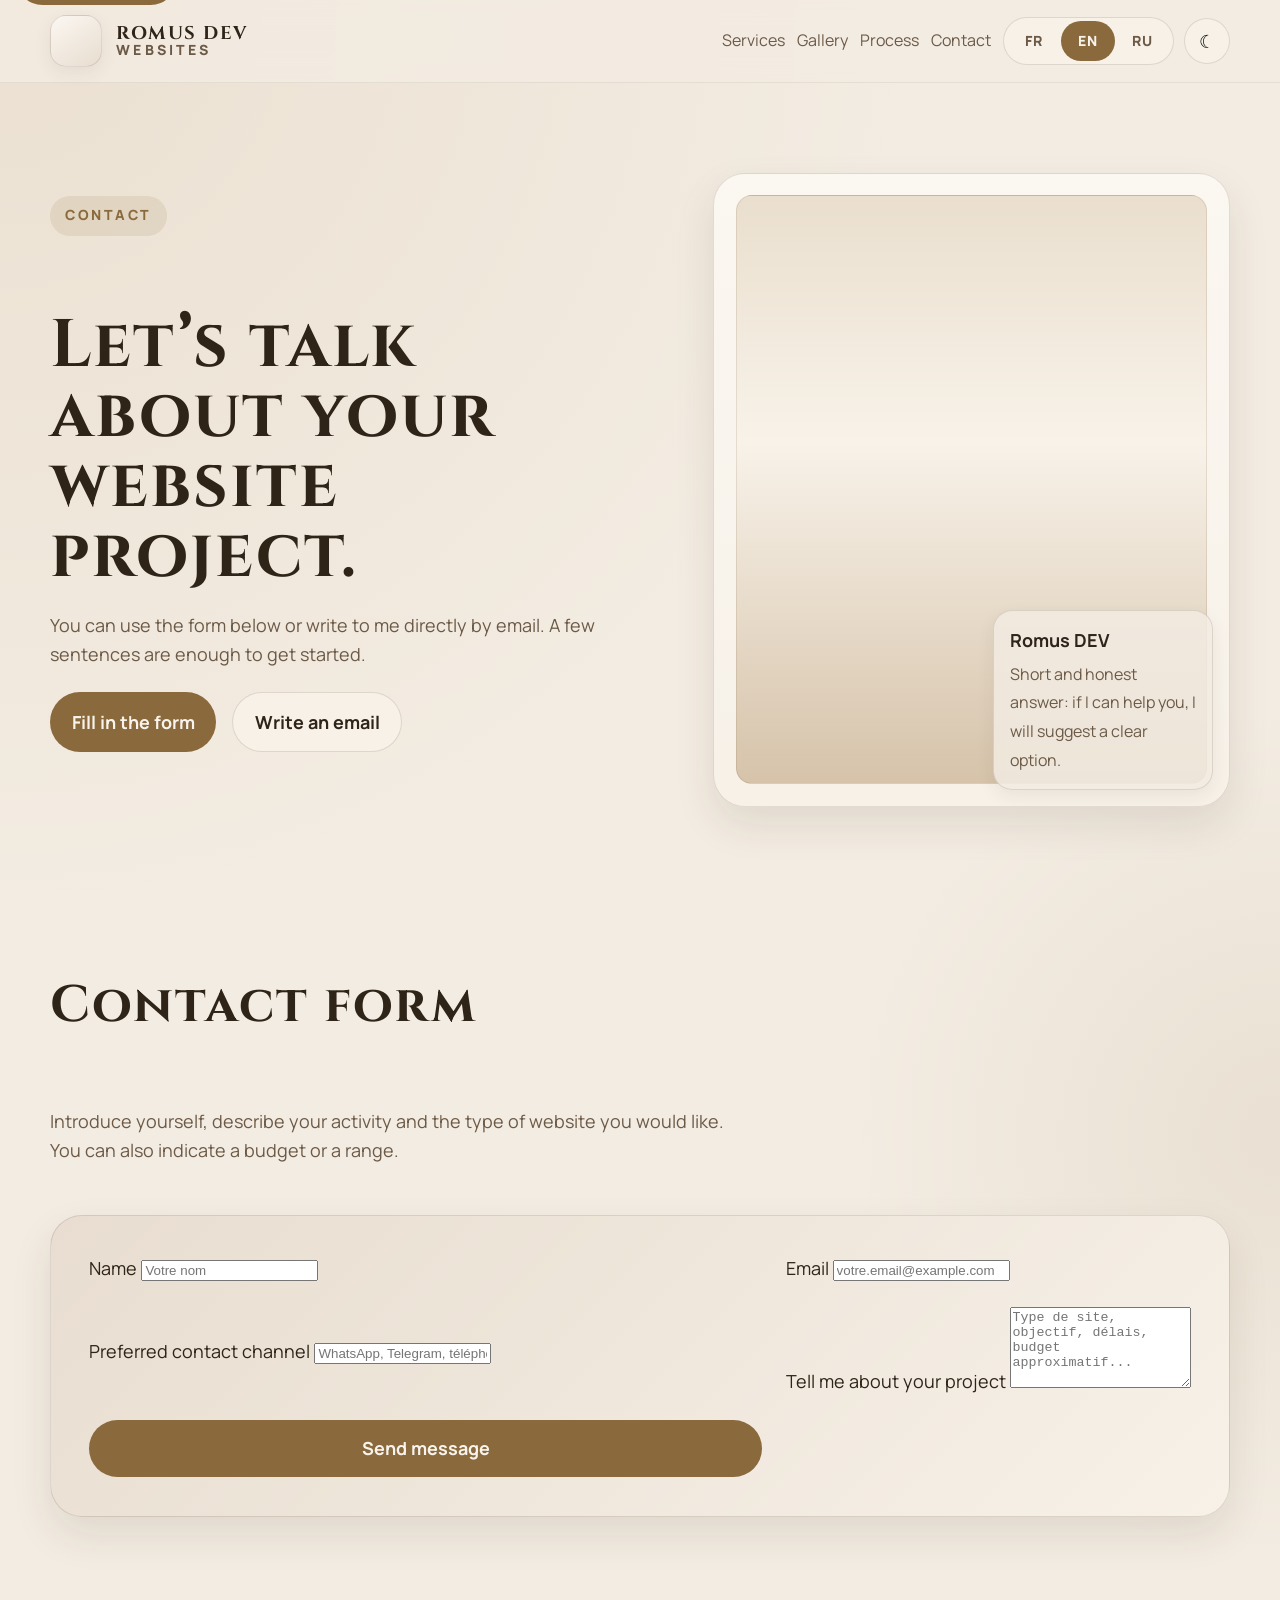
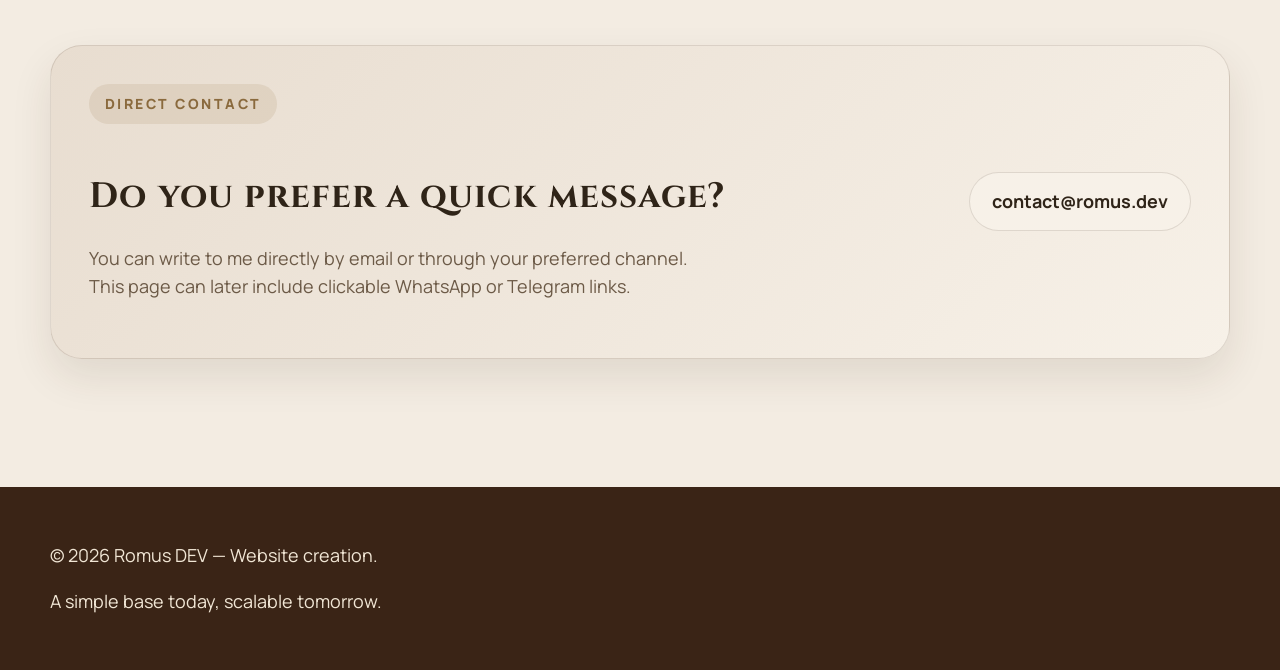
==== contact.html @ 81c58cf4 "first commit" ====
<!DOCTYPE html>
<html lang="fr" data-theme="light">

<head>
  <meta charset="UTF-8" />
  <meta name="viewport" content="width=device-width, initial-scale=1.0" />
  <title data-i18n="contactPageTitle">Contact — Romus DEV</title>
  <meta name="description"
    content="Contactez Romus DEV pour discuter de votre projet de site internet, demander un devis ou poser une question."
    data-i18n="contactMetaDescription" />

  <link rel="preconnect" href="https://fonts.googleapis.com">
  <link rel="preconnect" href="https://fonts.gstatic.com" crossorigin>
  <link
    href="https://fonts.googleapis.com/css2?family=Cinzel:wght@500;600;700&family=Manrope:wght@400;500;600;700;800&display=swap"
    rel="stylesheet">
  <link rel="stylesheet" href="./css/style.css" />

  <script src="./languages/languages.js"></script>
  <script src="./js/script.js" defer></script>
</head>

<body>
  <a href="#contenu" class="skip-link" data-i18n="skipLink">Aller au contenu</a>

  <header class="site-header">
    <div class="container nav">
      <a href="index.html#top" class="brand" aria-label="Romus DEV accueil">
        <span class="brand-mark" aria-hidden="true">
          <!-- logo -->
        </span>
        <span class="brand-name">
          <strong>ROMUS DEV</strong>
          <span data-i18n="brandSubtitle">Sites internet</span>
        </span>
      </a>

      <nav class="nav-links" aria-label="Navigation principale">
        <a href="services.html" data-i18n="navServices">Services</a>
        <a href="gallery.html" data-i18n="navGallery">Galerie</a>
        <a href="process.html" data-i18n="navProcess">Méthode</a>
        <a href="contact.html" data-i18n="navContact">Contact</a>

        <div class="toolbar">
          <div class="lang-switcher" aria-label="Choix de langue">
            <button class="lang-btn active" type="button" data-lang="fr">FR</button>
            <button class="lang-btn" type="button" data-lang="en">EN</button>
            <button class="lang-btn" type="button" data-lang="ru">RU</button>
          </div>
          <button class="theme-toggle" type="button" data-theme-toggle aria-label="Activer le mode sombre"></button>
        </div>
      </nav>
    </div>
  </header>

  <main id="contenu">
    <section class="hero" id="top">
      <div class="container hero-grid">
        <div class="reveal">
          <div class="eyebrow" data-i18n="contactHeroEyebrow">Contact</div>
          <h1 data-i18n="contactHeroTitle">Parlons de votre projet de site.</h1>
          <p data-i18n="contactHeroText">
            Vous pouvez utiliser le formulaire ci-dessous ou m’écrire directement par email.
            Quelques phrases suffisent pour commencer.
          </p>
          <div class="hero-actions">
            <a class="btn btn-primary" href="#form" data-i18n="contactHeroCtaPrimary">Remplir le formulaire</a>
            <a class="btn btn-secondary" href="mailto:contact@romus.dev" data-i18n="contactHeroCtaSecondary">Écrire un
              email</a>
          </div>
        </div>

        <div class="hero-card reveal" aria-hidden="true">
          <div class="temple">
            <!-- svg -->
          </div>
          <div class="floating-note">
            <strong>Romus DEV</strong>
            <span data-i18n="contactHeroNote">
              Réponse courte et honnête&nbsp;: si je peux vous aider, je vous proposerai une option claire.
            </span>
          </div>
        </div>
      </div>
    </section>

    <section id="form">
      <div class="container">
        <div class="section-head reveal">
          <h2 data-i18n="contactFormTitle">Formulaire de contact</h2>
          <p data-i18n="contactFormIntro">
            Présentez-vous, décrivez votre activité et le type de site que vous souhaitez.
            Vous pouvez également indiquer un budget ou une fourchette.
          </p>
        </div>

        <form class="cta-box reveal" action="#" method="post">
          <div>
            <label for="name" data-i18n="contactFormNameLabel">Nom / Prénom</label>
            <input id="name" name="name" type="text" placeholder="Votre nom" required />
          </div>

          <div>
            <label for="email" data-i18n="contactFormEmailLabel">Email</label>
            <input id="email" name="email" type="email" placeholder="votre.email@example.com" required />
          </div>

          <div>
            <label for="channel" data-i18n="contactFormChannelLabel">Moyen de contact préféré</label>
            <input id="channel" name="channel" type="text" placeholder="WhatsApp, Telegram, téléphone..." />
          </div>

          <div>
            <label for="message" data-i18n="contactFormMessageLabel">Parlez-moi de votre projet</label>
            <textarea id="message" name="message" rows="5"
              placeholder="Type de site, objectif, délais, budget approximatif..."></textarea>
          </div>

          <button type="submit" class="btn btn-primary" data-i18n="contactFormSubmit">
            Envoyer le message
          </button>
        </form>
      </div>
    </section>

    <section id="direct">
      <div class="container">
        <div class="cta-box reveal">
          <div>
            <div class="eyebrow" style="margin-bottom:1rem" data-i18n="contactDirectEyebrow">Contact direct</div>
            <h2
              style="font-family:var(--font-display);font-size:var(--text-xl);margin-bottom:0.8rem;letter-spacing:0.03em"
              data-i18n="contactDirectTitle">
              Vous préférez un message rapide&nbsp;?
            </h2>
            <p data-i18n="contactDirectText">
              Vous pouvez m’écrire directement par email ou via votre canal préféré.
              Cette base de page permet d’ajouter plus tard des liens cliquables vers WhatsApp ou Telegram.
            </p>
          </div>
          <a href="mailto:romusdev@gmail.com" class="btn btn-secondary" data-i18n="contactDirectButton">
            romusdev@gmail.com
          </a>
        </div>
      </div>
    </section>
  </main>

  <footer class="footer-wrap">
    <div class="container footer-card">
      <div class="footer-top">
        <div>
          <p data-i18n="footerLeft">© 2026 Romus DEV — Création de sites internet.</p>
          <p data-i18n="footerRight">Une base simple aujourd'hui, évolutive demain.</p>
        </div>
        <div class="footer-social" aria-label="Réseaux sociaux">
          <!-- mêmes icônes que sur les autres pages -->
        </div>
      </div>
    </div>
  </footer>
</body>

</html>
---- css/style.css ----
:root,
[data-theme="light"] {
  --text-xs: clamp(0.75rem, 0.7rem + 0.25vw, 0.875rem);
  --text-sm: clamp(0.875rem, 0.8rem + 0.35vw, 1rem);
  --text-base: clamp(1rem, 0.95rem + 0.25vw, 1.125rem);
  --text-lg: clamp(1.125rem, 1rem + 0.75vw, 1.5rem);
  --text-xl: clamp(1.5rem, 1.2rem + 1.25vw, 2.25rem);
  --text-2xl: clamp(2rem, 1.2rem + 2.5vw, 3.5rem);
  --text-3xl: clamp(2.5rem, 1rem + 4vw, 5rem);

  --space-4: 1rem;
  --space-5: 1.25rem;
  --space-6: 1.5rem;
  --space-8: 2rem;
  --space-10: 2.5rem;
  --space-16: 4rem;

  --color-bg: #f3ece2;
  --color-surface: #f7f1e8;
  --color-surface-2: #fbf7f1;
  --color-surface-offset: #e8ddd0;

  --color-border: rgba(72, 54, 35, 0.14);
  --color-divider: rgba(72, 54, 35, 0.08);
  --color-text: #2f2418;
  --color-text-muted: #6c5a47;
  --color-text-inverse: #f8f4ed;

  --color-primary: #8a6a3d;
  --color-primary-hover: #6f532d;
  --color-primary-soft: rgba(138, 106, 61, 0.12);

  --shadow-sm: 0 6px 18px rgba(61, 42, 24, 0.07);
  --shadow-md: 0 18px 40px rgba(61, 42, 24, 0.1);

  --radius-lg: 1.4rem;
  --radius-full: 9999px;

  --transition: 180ms cubic-bezier(0.16, 1, 0.3, 1);

  --font-display: "Cinzel", Georgia, serif;
  --font-body: "Manrope", Arial, sans-serif;

  --content: 1180px;
}

[data-theme="dark"] {
  --color-bg: #17120d;
  --color-surface: #1f1812;
  --color-surface-2: #271f18;
  --color-surface-offset: #31271e;
  --color-border: rgba(243, 229, 208, 0.12);
  --color-divider: rgba(243, 229, 208, 0.08);
  --color-text: #efe4d4;
  --color-text-muted: #c8b59e;
  --color-text-inverse: #1a140f;
  --color-primary: #d3ab70;
  --color-primary-hover: #e2bc85;
  --color-primary-soft: rgba(211, 171, 112, 0.16);
  --shadow-sm: 0 10px 24px rgba(0, 0, 0, 0.22);
  --shadow-md: 0 18px 40px rgba(0, 0, 0, 0.34);
}

* {
  box-sizing: border-box;
}

html {
  scroll-behavior: smooth;
}

body {
  margin: 0;
  min-height: 100vh;
  font-family: var(--font-body);
  font-size: var(--text-base);
  line-height: 1.6;
  color: var(--color-text);
  background:
    radial-gradient(circle at top left, rgba(178, 138, 87, 0.12), transparent 35%),
    radial-gradient(circle at right center, rgba(138, 106, 61, 0.09), transparent 25%),
    var(--color-bg);
}

img,
svg {
  display: block;
  max-width: 100%;
  height: auto;
}

a {
  text-decoration: none;
  color: inherit;
}

button {
  font: inherit;
  border: none;
  background: none;
  cursor: pointer;
}

:focus-visible {
  outline: 2px solid var(--color-primary);
  outline-offset: 3px;
}

.container {
  width: min(calc(100% - 2rem), var(--content));
  margin-inline: auto;
}

.skip-link {
  position: absolute;
  left: 1rem;
  top: -3rem;
  background: var(--color-primary);
  color: var(--color-text-inverse);
  padding: 0.75rem 1rem;
  border-radius: var(--radius-full);
  z-index: 2000;
}

.skip-link:focus {
  top: 1rem;
}

/* BUTTON CONTACT */

.sticky-contact {
  position: fixed;
  top: 18px;
  right: 24px;
  z-index: 1200;
  display: inline-flex;
  align-items: center;
  justify-content: center;
  gap: 0.45rem;
  padding: 0.78rem 1.2rem;
  border-radius: 999px;
  text-decoration: none;
  text-transform: uppercase;
  font-family: var(--font-body);
  font-size: 0.82rem;
  font-weight: 800;
  letter-spacing: 0.05em;
  color: #fff7ec;
  background: linear-gradient(135deg, #7b5330, #b88952);
  border: 1px solid rgba(255, 237, 214, 0.42);
  box-shadow: 0 12px 28px rgba(0, 0, 0, 0.22);
  transition:
    transform 0.25s ease,
    box-shadow 0.25s ease,
    background 0.25s ease;
}

.sticky-contact::after {
  content: "↗";
  font-size: 0.9rem;
  line-height: 1;
}

.sticky-contact:hover {
  transform: translateY(-2px);
  background: linear-gradient(135deg, #5c3922, #9d6d3a);
  box-shadow: 0 16px 34px rgba(0, 0, 0, 0.28);
}

.sticky-contact:active {
  transform: translateY(0);
}

/* HEADER */

.site-header {
  position: sticky;
  top: 0;
  z-index: 1000;
  width: 100%;
  backdrop-filter: blur(14px);
  background: color-mix(in srgb, var(--color-bg) 82%, transparent);
  border-bottom: 1px solid var(--color-divider);
}

.nav {
  display: flex;
  align-items: center;
  justify-content: space-between;
  min-height: 82px;
  gap: var(--space-4);
}

.brand {
  display: inline-flex;
  align-items: center;
  gap: 0.9rem;
  font-weight: 800;
}

.brand-mark {
  width: 52px;
  height: 52px;
  border-radius: 16px;
  border: 1px solid var(--color-border);
  background: linear-gradient(145deg, var(--color-surface-2), var(--color-surface-offset));
  padding: 0.55rem;
  box-shadow: var(--shadow-sm);
  color: var(--color-primary);
}

.brand-name {
  display: flex;
  flex-direction: column;
  line-height: 1;
}

.brand-name strong {
  font-family: var(--font-display);
  font-size: 1.15rem;
  letter-spacing: 0.08em;
  font-weight: 700;
}

.brand-name span {
  font-size: var(--text-xs);
  color: var(--color-text-muted);
  letter-spacing: 0.22em;
  text-transform: uppercase;
}

.nav-links {
  display: flex;
  align-items: center;
  justify-content: flex-end;
  gap: 0.75rem;
  flex-wrap: wrap;
}

.nav-links a {
  color: var(--color-text-muted);
  font-size: var(--text-sm);
}

.toolbar {
  display: flex;
  align-items: center;
  gap: 0.65rem;
  flex-wrap: wrap;
}

.lang-switcher {
  display: inline-flex;
  align-items: center;
  background: var(--color-surface);
  border: 1px solid var(--color-border);
  border-radius: var(--radius-full);
  padding: 0.2rem;
}

.lang-btn {
  min-width: 54px;
  min-height: 40px;
  padding: 0.55rem 0.8rem;
  border-radius: var(--radius-full);
  font-size: var(--text-xs);
  font-weight: 800;
  letter-spacing: 0.08em;
  text-transform: uppercase;
  color: var(--color-text-muted);
}

.lang-btn.active {
  background: var(--color-primary);
  color: var(--color-text-inverse);
}

.theme-toggle {
  width: 46px;
  height: 46px;
  border-radius: 50%;
  border: 1px solid var(--color-border);
  display: inline-grid;
  place-items: center;
  background: var(--color-surface);
}

/* HERO */

.hero {
  padding: clamp(4rem, 7vw, 7rem) 0 var(--space-16);
}

.hero-grid {
  display: grid;
  grid-template-columns: 1.1fr 0.9fr;
  gap: var(--space-8);
  align-items: center;
}

.eyebrow {
  display: inline-flex;
  align-items: center;
  gap: 0.6rem;
  padding: 0.55rem 0.95rem;
  border-radius: var(--radius-full);
  background: var(--color-primary-soft);
  color: var(--color-primary);
  font-size: var(--text-xs);
  letter-spacing: 0.18em;
  text-transform: uppercase;
  font-weight: 800;
  margin-bottom: var(--space-5);
}

.hero h1 {
  font-family: var(--font-display);
  font-size: var(--text-3xl);
  line-height: 1.04;
  letter-spacing: 0.03em;
  max-width: 11ch;
  margin-bottom: var(--space-5);
}

.hero p {
  max-width: 58ch;
  color: var(--color-text-muted);
  margin-bottom: var(--space-6);
}

.hero-actions {
  display: flex;
  flex-wrap: wrap;
  gap: 1rem;
  margin-bottom: var(--space-8);
}

.btn {
  min-height: 48px;
  padding: 0.9rem 1.35rem;
  border-radius: var(--radius-full);
  font-weight: 700;
  display: inline-flex;
  align-items: center;
  justify-content: center;
  gap: 0.7rem;
  transition:
    transform var(--transition),
    background var(--transition),
    color var(--transition),
    border-color var(--transition);
}

.btn:hover {
  transform: translateY(-2px);
}

.btn-primary {
  background: var(--color-primary);
  color: var(--color-text-inverse);
}

.btn-primary:hover {
  background: var(--color-primary-hover);
}

.btn-secondary {
  background: var(--color-surface);
  border: 1px solid var(--color-border);
  color: var(--color-text);
}

.hero-points {
  display: grid;
  grid-template-columns: repeat(3, minmax(0, 1fr));
  gap: var(--space-4);
}

.point {
  padding: 1rem 1.1rem;
  border-radius: var(--radius-lg);
  background: var(--color-surface);
  border: 1px solid var(--color-border);
  box-shadow: var(--shadow-sm);
}

.point strong {
  display: block;
  font-size: var(--text-lg);
  font-weight: 800;
}

.point span {
  color: var(--color-text-muted);
  font-size: var(--text-sm);
}

/* HERO CARD */

.hero-card {
  position: relative;
  padding: 1.35rem;
  border-radius: 2rem;
  background: linear-gradient(180deg, var(--color-surface-2), var(--color-surface));
  border: 1px solid var(--color-border);
  box-shadow: var(--shadow-md);
  overflow: hidden;
}

.hero-card::before {
  content: "";
  position: absolute;
  inset: 1rem 1rem auto auto;
  width: 160px;
  height: 160px;
  border-radius: 50%;
  background: radial-gradient(circle, rgba(178, 138, 87, 0.18), transparent 68%);
  pointer-events: none;
}

.temple {
  aspect-ratio: 4 / 5;
  border-radius: calc(2rem - 1rem);
  overflow: hidden;
  position: relative;
  background: linear-gradient(180deg, #eadfce, #f8f2e9 42%, #d6c3aa 100%);
  border: 1px solid rgba(115, 88, 54, 0.14);
  display: flex;
  align-items: end;
  justify-content: center;
  padding-bottom: 2rem;
}

.temple svg {
  width: 82%;
  color: var(--color-primary);
  opacity: 0.95;
}

.floating-note {
  position: absolute;
  right: 1rem;
  bottom: 1rem;
  background: color-mix(in srgb, var(--color-bg) 85%, transparent);
  border: 1px solid var(--color-border);
  border-radius: 1.2rem;
  padding: 0.95rem 1rem;
  box-shadow: var(--shadow-sm);
  max-width: 220px;
}

.floating-note strong {
  display: block;
  margin-bottom: 0.25rem;
}

.floating-note span {
  font-size: var(--text-sm);
  color: var(--color-text-muted);
}

/* SECTIONS */

section {
  padding: var(--space-16) 0;
}

.section-head {
  display: grid;
  gap: 0.8rem;
  margin-bottom: var(--space-8);
}

.section-head h2 {
  font-family: var(--font-display);
  font-size: var(--text-2xl);
  line-height: 1.1;
  letter-spacing: 0.04em;
}

.section-head p {
  color: var(--color-text-muted);
  max-width: 62ch;
}

/* SERVICES */

.services-grid {
  display: grid;
  grid-template-columns: 1.2fr 0.8fr 0.8fr;
  gap: var(--space-5);
}

.service-card {
  padding: 1.5rem;
  display: grid;
  gap: 1rem;
  border-radius: var(--radius-lg);
  background: var(--color-surface);
  border: 1px solid var(--color-border);
  box-shadow: var(--shadow-sm);
  transition:
    transform var(--transition),
    background var(--transition),
    border-color var(--transition),
    box-shadow var(--transition),
    color var(--transition);
}

.service-card.featured {
  background: linear-gradient(
    180deg,
    color-mix(in srgb, var(--color-primary-soft) 70%, var(--color-surface)),
    var(--color-surface)
  );
}

.service-card:hover {
  transform: translateY(-6px) scale(1.03);
  background: color-mix(in srgb, var(--color-surface) 78%, var(--color-primary-soft));
  border-color: color-mix(in srgb, var(--color-primary) 30%, var(--color-border));
  box-shadow: 0 20px 36px rgba(61, 42, 24, 0.18);
  cursor: pointer;
}

.service-label {
  display: inline-flex;
  width: fit-content;
  padding: 0.45rem 0.8rem;
  border-radius: var(--radius-full);
  background: var(--color-primary-soft);
  color: var(--color-primary);
  font-size: var(--text-xs);
  font-weight: 800;
  letter-spacing: 0.14em;
  text-transform: uppercase;
}

.service-card h3 {
  font-size: var(--text-xl);
  line-height: 1.1;
}

.price {
  font-family: var(--font-display);
  font-size: clamp(2rem, 1.5rem + 1.5vw, 3rem);
  color: var(--color-primary);
}

.service-card ul {
  list-style: none;
  display: grid;
  gap: 0.7rem;
  color: var(--color-text-muted);
  padding: 0;
  margin: 0;
}

.service-card li {
  position: relative;
  padding-left: 1.3rem;
}

.service-card li::before {
  content: "";
  position: absolute;
  left: 0;
  top: 0.72em;
  width: 0.45rem;
  height: 0.45rem;
  border-radius: 50%;
  background: var(--color-primary);
  transform: translateY(-50%);
}

/* CAROUSEL */

.carousel-shell {
  padding: 1rem;
  overflow: hidden;
  position: relative;
}

.carousel-shell::before,
.carousel-shell::after {
  content: "";
  position: absolute;
  top: 1rem;
  bottom: 1rem;
  width: 90px;
  z-index: 3;
  pointer-events: none;
}

.carousel-shell::before {
  left: 1rem;
  background: linear-gradient(90deg, var(--color-bg), transparent);
}

.carousel-shell::after {
  right: 1rem;
  background: linear-gradient(270deg, var(--color-bg), transparent);
}

.carousel-shell:hover .carousel-arrow,
.carousel-shell:focus-within .carousel-arrow {
  opacity: 1;
}

.carousel-nav {
  position: absolute;
  inset: 50% 0 auto 0;
  display: flex;
  justify-content: space-between;
  transform: translateY(-50%);
  pointer-events: none;
  padding: 0 0.8rem;
  z-index: 4;
}

.carousel-arrow {
  pointer-events: auto;
  opacity: 0.9;
  width: 68px;
  height: 68px;
  border-radius: 50%;
  display: grid;
  place-items: center;
  background: linear-gradient(180deg, #6a4128, #3a2416);
  border: 2px solid rgba(255, 237, 214, 0.28);
  box-shadow: 0 12px 28px rgba(0, 0, 0, 0.32);
  color: #fff7ec;
  font-size: 2.4rem;
  font-weight: 800;
  transition:
    transform var(--transition),
    background var(--transition),
    border-color var(--transition),
    opacity var(--transition);
}

.carousel-arrow:hover {
  transform: translateY(-1px) scale(1.06);
  background: #4a2d1c;
  border-color: rgba(255, 255, 255, 0.32);
}

.carousel-viewport {
  position: relative;
  border-radius: 1.5rem;
  overflow: hidden;
  background: var(--color-surface-2);
  aspect-ratio: 16 / 9;
  box-shadow: var(--shadow-md);
  width: 100%;
}

.carousel-track {
  display: flex;
  width: 100%;
  height: 100%;
  transition:
    transform 700ms cubic-bezier(0.16, 1, 0.3, 1),
    opacity 500ms ease;
  will-change: transform;
}

.slide {
  min-width: 100%;
  width: 100%;
  flex: 0 0 100%;
  height: 100%;
  position: relative;
  margin: 0;
  overflow: hidden;
}

.slide img {
  display: block;
  width: 100%;
  height: 100%;
  object-fit: cover;
}

.slide-caption {
  position: absolute;
  left: 1rem;
  bottom: 1rem;
  z-index: 2;
  background: color-mix(in srgb, var(--color-bg) 84%, transparent);
  border: 1px solid var(--color-border);
  padding: 0.6rem 0.8rem;
  border-radius: 1rem;
  color: var(--color-text);
  font-size: var(--text-sm);
  backdrop-filter: blur(8px);
}

.carousel-dots {
  display: flex;
  justify-content: center;
  gap: 0.55rem;
  margin-top: 1rem;
  flex-wrap: wrap;
}

.dot {
  width: 11px;
  height: 11px;
  border-radius: 50%;
  border: none;
  background: color-mix(in srgb, var(--color-text) 18%, transparent);
  transition: transform var(--transition), background var(--transition);
  cursor: pointer;
}

.dot.active {
  background: var(--color-primary);
  transform: scale(1.15);
}

/* PROCESS */

.process {
  display: grid;
  grid-template-columns: repeat(3, minmax(0, 1fr));
  gap: var(--space-5);
}

.step {
  background: var(--color-surface-2);
  border: 1px solid var(--color-border);
  border-radius: var(--radius-lg);
  padding: 1.4rem;
}

.step-number {
  font-family: var(--font-display);
  font-size: 3rem;
  color: color-mix(in srgb, var(--color-primary) 26%, transparent);
  line-height: 1;
  margin-bottom: var(--space-4);
}

.step h3 {
  margin-bottom: 0.55rem;
  font-size: var(--text-lg);
}

.step p {
  color: var(--color-text-muted);
}

/* CTA */

.cta-box {
  padding: clamp(1.6rem, 3vw, 2.4rem);
  border-radius: 2rem;
  background: linear-gradient(135deg, var(--color-surface-offset), var(--color-surface));
  border: 1px solid var(--color-border);
  box-shadow: var(--shadow-md);
  display: grid;
  grid-template-columns: 1fr auto;
  gap: var(--space-6);
  align-items: center;
}

.cta-box p {
  color: var(--color-text-muted);
  max-width: 55ch;
}

/* FOOTER */

.footer-wrap {
  background: #3a2416;
  margin-top: var(--space-16);
  color: #f1e6d5;
}

.footer-card {
  padding: 2.25rem 0;
  display: grid;
  gap: 1.5rem;
}

.footer-top {
  display: flex;
  flex-wrap: wrap;
  justify-content: space-between;
  gap: 1rem;
  align-items: center;
}

.footer-social {
  display: flex;
  flex-wrap: wrap;
  gap: 0.8rem;
}

.social-link {
  width: 46px;
  height: 46px;
  border-radius: 50%;
  display: inline-grid;
  place-items: center;
  background: rgba(255, 255, 255, 0.06);
  border: 1px solid rgba(255, 255, 255, 0.12);
  color: #f7ead8;
  transition: transform var(--transition), background var(--transition);
}

.social-link:hover {
  transform: translateY(-2px);
  background: rgba(255, 255, 255, 0.12);
}

.social-link svg {
  width: 22px;
  height: 22px;
  fill: currentColor;
}

/* REVEAL */

.reveal {
  opacity: 0;
  transform: translateY(24px);
  transition: opacity 700ms ease, transform 700ms ease;
}

.reveal.is-visible {
  opacity: 1;
  transform: translateY(0);
}

/* RESPONSIVE */

@media (max-width: 1024px) {
  .hero-grid,
  .services-grid,
  .cta-box,
  .process {
    grid-template-columns: 1fr;
  }

  .hero h1 {
    max-width: 14ch;
  }

  .nav {
    align-items: flex-start;
    padding-block: 0.8rem;
  }

  .nav-links {
    width: 100%;
    justify-content: space-between;
  }

  .toolbar {
    width: 100%;
    justify-content: space-between;
  }

  .sticky-contact {
    top: auto;
    bottom: 18px;
    right: 18px;
    padding: 0.74rem 1rem;
    font-size: 0.76rem;
  }

  .carousel-arrow {
    width: 58px;
    height: 58px;
    font-size: 2rem;
  }

  .carousel-shell::before,
  .carousel-shell::after {
    width: 60px;
  }
}

@media (max-width: 760px) {
  .nav-links a:not(.nav-cta) {
    display: none;
  }

  .hero-points {
    grid-template-columns: 1fr;
  }

  .hero {
    padding-top: 2.5rem;
  }

  .section-head h2 {
    font-size: var(--text-xl);
  }

  .lang-btn {
    min-width: 48px;
  }

  .sticky-contact {
    bottom: 14px;
    right: 14px;
    padding: 0.68rem 0.92rem;
    font-size: 0.72rem;
  }

  .carousel-nav {
    padding: 0 0.45rem;
  }

  .carousel-arrow {
    width: 50px;
    height: 50px;
    font-size: 1.7rem;
  }

  .carousel-shell::before,
  .carousel-shell::after {
    width: 36px;
  }

  .slide-caption {
    left: 0.75rem;
    bottom: 0.75rem;
    font-size: 0.82rem;
    padding: 0.5rem 0.7rem;
  }

  .footer-social {
    gap: 0.7rem;
  }

  .social-link {
    width: 42px;
    height: 42px;
  }
}

@media (max-width: 480px) {
  .hero h1 {
    max-width: 9ch;
  }

  .sticky-contact {
    bottom: 12px;
    right: 12px;
    padding: 0.62rem 0.86rem;
    font-size: 0.7rem;
  }

  .carousel-arrow {
    width: 44px;
    height: 44px;
    font-size: 1.45rem;
  }

  .carousel-shell {
    padding: 0.7rem;
  }

  .carousel-shell::before,
  .carousel-shell::after {
    top: 0.7rem;
    bottom: 0.7rem;
    width: 28px;
  }
}

@media (prefers-reduced-motion: reduce) {
  html {
    scroll-behavior: auto;
  }

  .reveal,
  .reveal.is-visible,
  .btn,
  .carousel-track,
  .sticky-contact,
  .carousel-arrow,
  .dot {
    transition: none !important;
    animation: none !important;
    transform: none !important;
    opacity: 1 !important;
  }
}
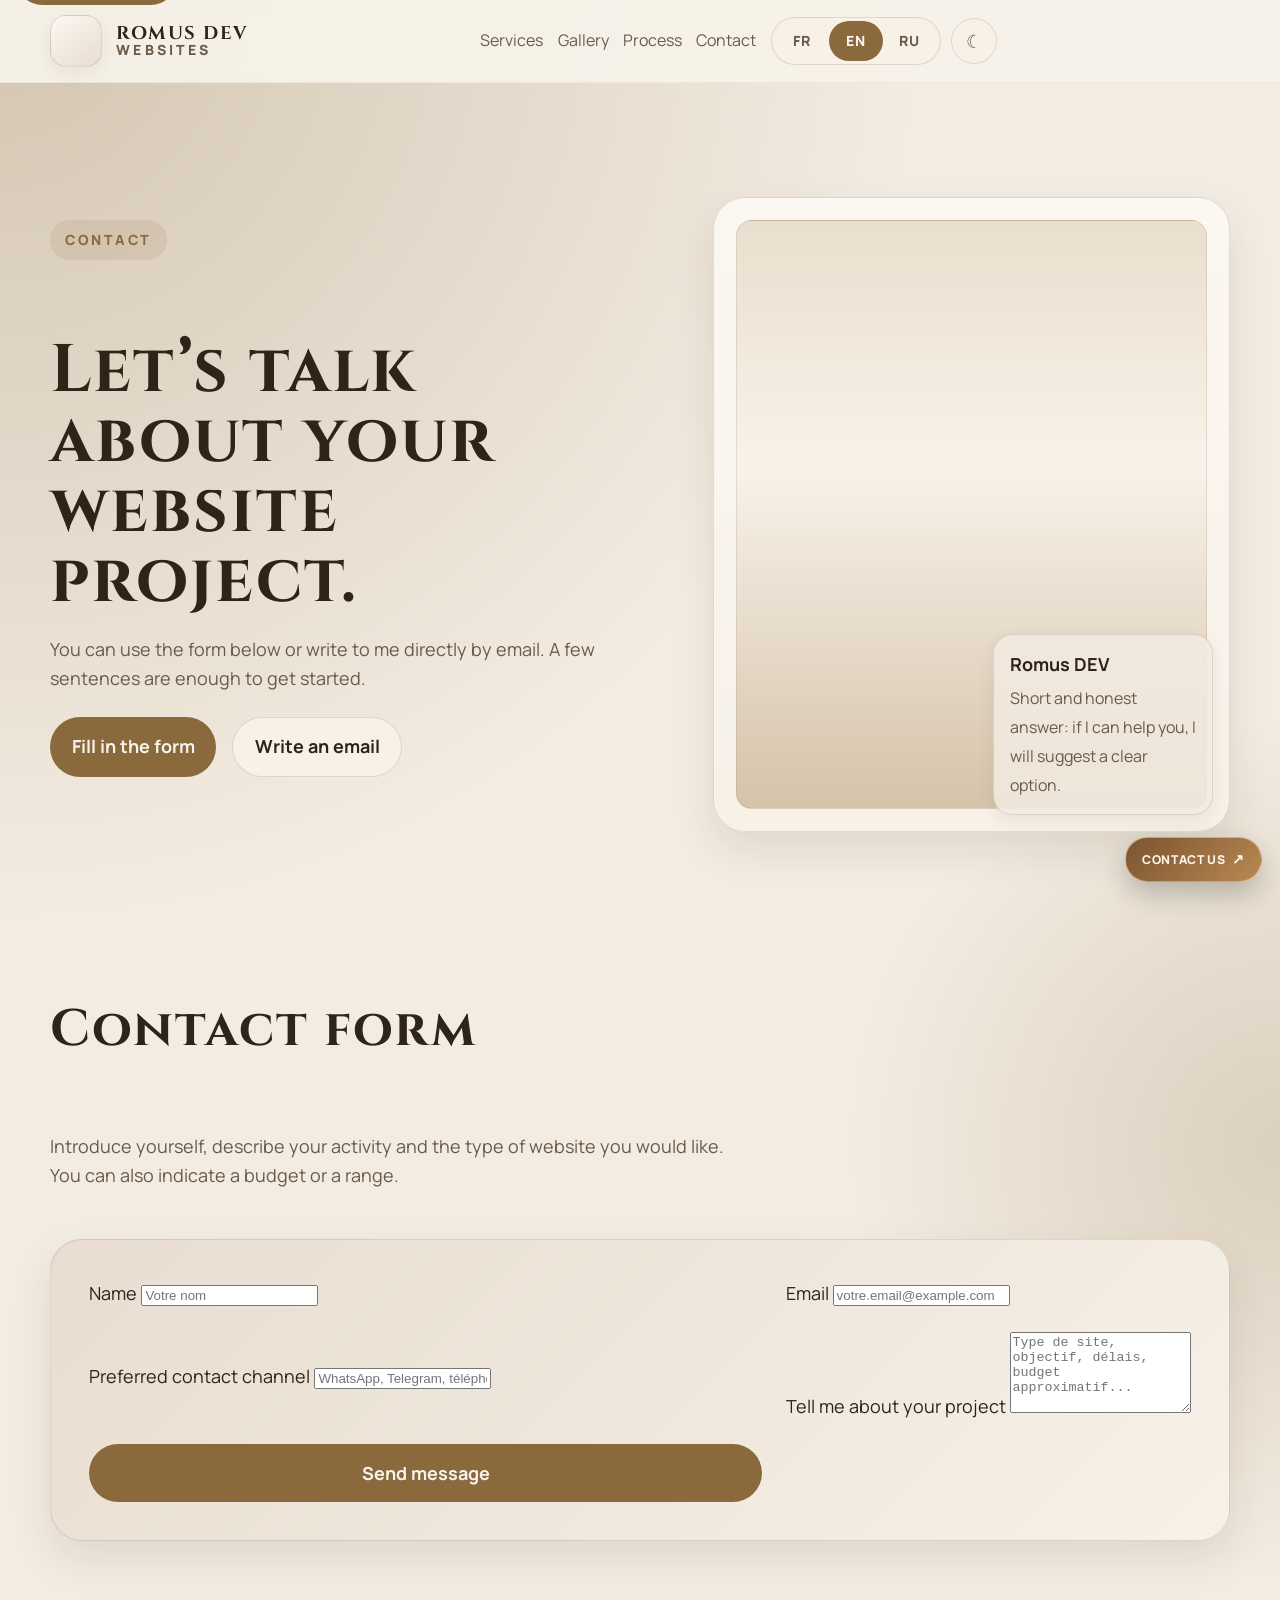
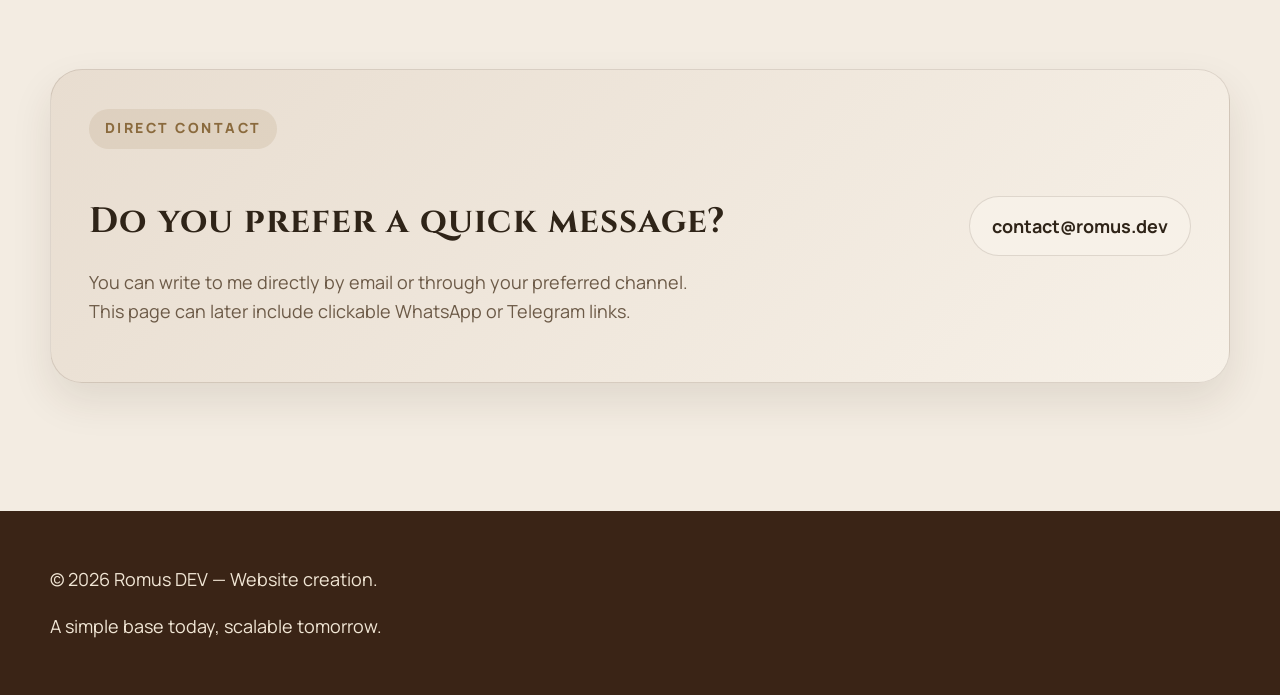
==== commit 4121ac17: "24.04" ====
--- a/contact.html
+++ b/contact.html
@@ -22,6 +22,16 @@
 
 <body>
   <a href="#contenu" class="skip-link" data-i18n="skipLink">Aller au contenu</a>
+    <a
+    href="https://wa.me/+33755097194"
+    class="sticky-contact"
+    aria-label="Contacter via WhatsApp"
+    target="_blank"
+    rel="noopener noreferrer"
+    data-i18n="stickyContact"
+  >
+    Pour contacter
+  </a>
 
   <header class="site-header">
     <div class="container nav">
--- a/css/style.css
+++ b/css/style.css
@@ -45,20 +45,24 @@
 }
 
 [data-theme="dark"] {
-  --color-bg: #17120d;
-  --color-surface: #1f1812;
-  --color-surface-2: #271f18;
-  --color-surface-offset: #31271e;
-  --color-border: rgba(243, 229, 208, 0.12);
-  --color-divider: rgba(243, 229, 208, 0.08);
-  --color-text: #efe4d4;
-  --color-text-muted: #c8b59e;
+  --color-bg: #120d09;
+  --color-surface: #1a130e;
+  --color-surface-2: #221913;
+  --color-surface-offset: #2b2018;
+
+  --color-border: rgba(244, 228, 205, 0.14);
+  --color-divider: rgba(244, 228, 205, 0.08);
+
+  --color-text: #f2e7d8;
+  --color-text-muted: #c9b49a;
   --color-text-inverse: #1a140f;
-  --color-primary: #d3ab70;
-  --color-primary-hover: #e2bc85;
-  --color-primary-soft: rgba(211, 171, 112, 0.16);
-  --shadow-sm: 0 10px 24px rgba(0, 0, 0, 0.22);
-  --shadow-md: 0 18px 40px rgba(0, 0, 0, 0.34);
+
+  --color-primary: #d7b07a;
+  --color-primary-hover: #ebc58f;
+  --color-primary-soft: rgba(215, 176, 122, 0.14);
+
+  --shadow-sm: 0 10px 24px rgba(0, 0, 0, 0.24);
+  --shadow-md: 0 18px 40px rgba(0, 0, 0, 0.38);
 }
 
 * {
@@ -72,14 +76,23 @@
 body {
   margin: 0;
   min-height: 100vh;
+  padding-top: 82px;
   font-family: var(--font-body);
   font-size: var(--text-base);
   line-height: 1.6;
   color: var(--color-text);
   background:
-    radial-gradient(circle at top left, rgba(178, 138, 87, 0.12), transparent 35%),
-    radial-gradient(circle at right center, rgba(138, 106, 61, 0.09), transparent 25%),
+    radial-gradient(circle at top left, color-mix(in srgb, var(--color-primary) 30%, transparent) 0, transparent 35%),
+    radial-gradient(circle at right center, color-mix(in srgb, var(--color-primary) 22%, transparent) 0, transparent 25%),
     var(--color-bg);
+}
+
+body::before,
+body::after,
+.site-header::before,
+.site-header::after {
+  content: none !important;
+  display: none !important;
 }
 
 img,
@@ -130,8 +143,8 @@
 
 .sticky-contact {
   position: fixed;
-  top: 18px;
-  right: 24px;
+  top: 20px;
+  right: 28px;
   z-index: 1200;
   display: inline-flex;
   align-items: center;
@@ -174,19 +187,28 @@
 /* HEADER */
 
 .site-header {
-  position: sticky;
+  position: fixed;
   top: 0;
+  left: 0;
+  width: 100%;
   z-index: 1000;
-  width: 100%;
-  backdrop-filter: blur(14px);
-  background: color-mix(in srgb, var(--color-bg) 82%, transparent);
-  border-bottom: 1px solid var(--color-divider);
-}
-
+  background: rgba(247, 243, 233, 0.94);
+  backdrop-filter: blur(10px);
+  -webkit-backdrop-filter: blur(10px);
+  border-bottom: 1px solid rgba(140, 110, 70, 0.08);
+}
+
+/* header plus sombre en mode nuit */
+[data-theme="dark"] .site-header {
+  background: rgba(26, 19, 14, 0.96);
+  border-bottom-color: rgba(244, 228, 205, 0.16);
+}
+
+/* nav en 3 zones: brand / links / toolbar */
 .nav {
-  display: flex;
+  display: grid;
+  grid-template-columns: auto 1fr auto;
   align-items: center;
-  justify-content: space-between;
   min-height: 82px;
   gap: var(--space-4);
 }
@@ -229,11 +251,12 @@
   text-transform: uppercase;
 }
 
+/* nav-links recentrés dans la colonne centrale */
 .nav-links {
   display: flex;
   align-items: center;
-  justify-content: flex-end;
-  gap: 0.75rem;
+  justify-content: center;
+  gap: 0.9rem;
   flex-wrap: wrap;
 }
 
@@ -242,11 +265,13 @@
   font-size: var(--text-sm);
 }
 
+/* toolbar à droite */
 .toolbar {
   display: flex;
   align-items: center;
   gap: 0.65rem;
   flex-wrap: wrap;
+  justify-content: flex-end;
 }
 
 .lang-switcher {
@@ -275,6 +300,7 @@
   color: var(--color-text-inverse);
 }
 
+/* theme toggle plus lisible + états light/dark */
 .theme-toggle {
   width: 46px;
   height: 46px;
@@ -283,12 +309,40 @@
   display: inline-grid;
   place-items: center;
   background: var(--color-surface);
+  color: var(--color-text-muted);
+  transition:
+    background var(--transition),
+    border-color var(--transition),
+    color var(--transition),
+    transform var(--transition),
+    box-shadow var(--transition);
+  flex-shrink: 0;
+}
+
+[data-theme="dark"] .theme-toggle {
+  background: #2d2017;
+  border-color: rgba(244, 228, 205, 0.26);
+  color: #f7e8d3;
+}
+
+.theme-toggle:hover {
+  transform: translateY(-1px);
+  box-shadow: var(--shadow-sm);
+}
+
+.theme-toggle svg,
+.theme-toggle i,
+.theme-toggle span {
+  width: 20px;
+  height: 20px;
+  display: block;
+  flex-shrink: 0;
 }
 
 /* HERO */
 
 .hero {
-  padding: clamp(4rem, 7vw, 7rem) 0 var(--space-16);
+  padding: clamp(5.6rem, 9vw, 8rem) 0 var(--space-16);
 }
 
 .hero-grid {
@@ -300,6 +354,8 @@
 
 .eyebrow {
   display: inline-flex;
+  position: relative;
+  z-index: 1;
   align-items: center;
   gap: 0.6rem;
   padding: 0.55rem 0.95rem;
@@ -835,6 +891,15 @@
 }
 
 /* RESPONSIVE */
+@media (max-width: 1280px) {
+  .sticky-contact {
+    top: auto;
+    bottom: 18px;
+    right: 18px;
+    padding: 0.74rem 1rem;
+    font-size: 0.76rem;
+  }
+}
 
 @media (max-width: 1024px) {
   .hero-grid,
@@ -849,13 +914,15 @@
   }
 
   .nav {
+    grid-template-columns: 1fr;
     align-items: flex-start;
     padding-block: 0.8rem;
+    row-gap: 0.5rem;
   }
 
   .nav-links {
     width: 100%;
-    justify-content: space-between;
+    justify-content: center;
   }
 
   .toolbar {
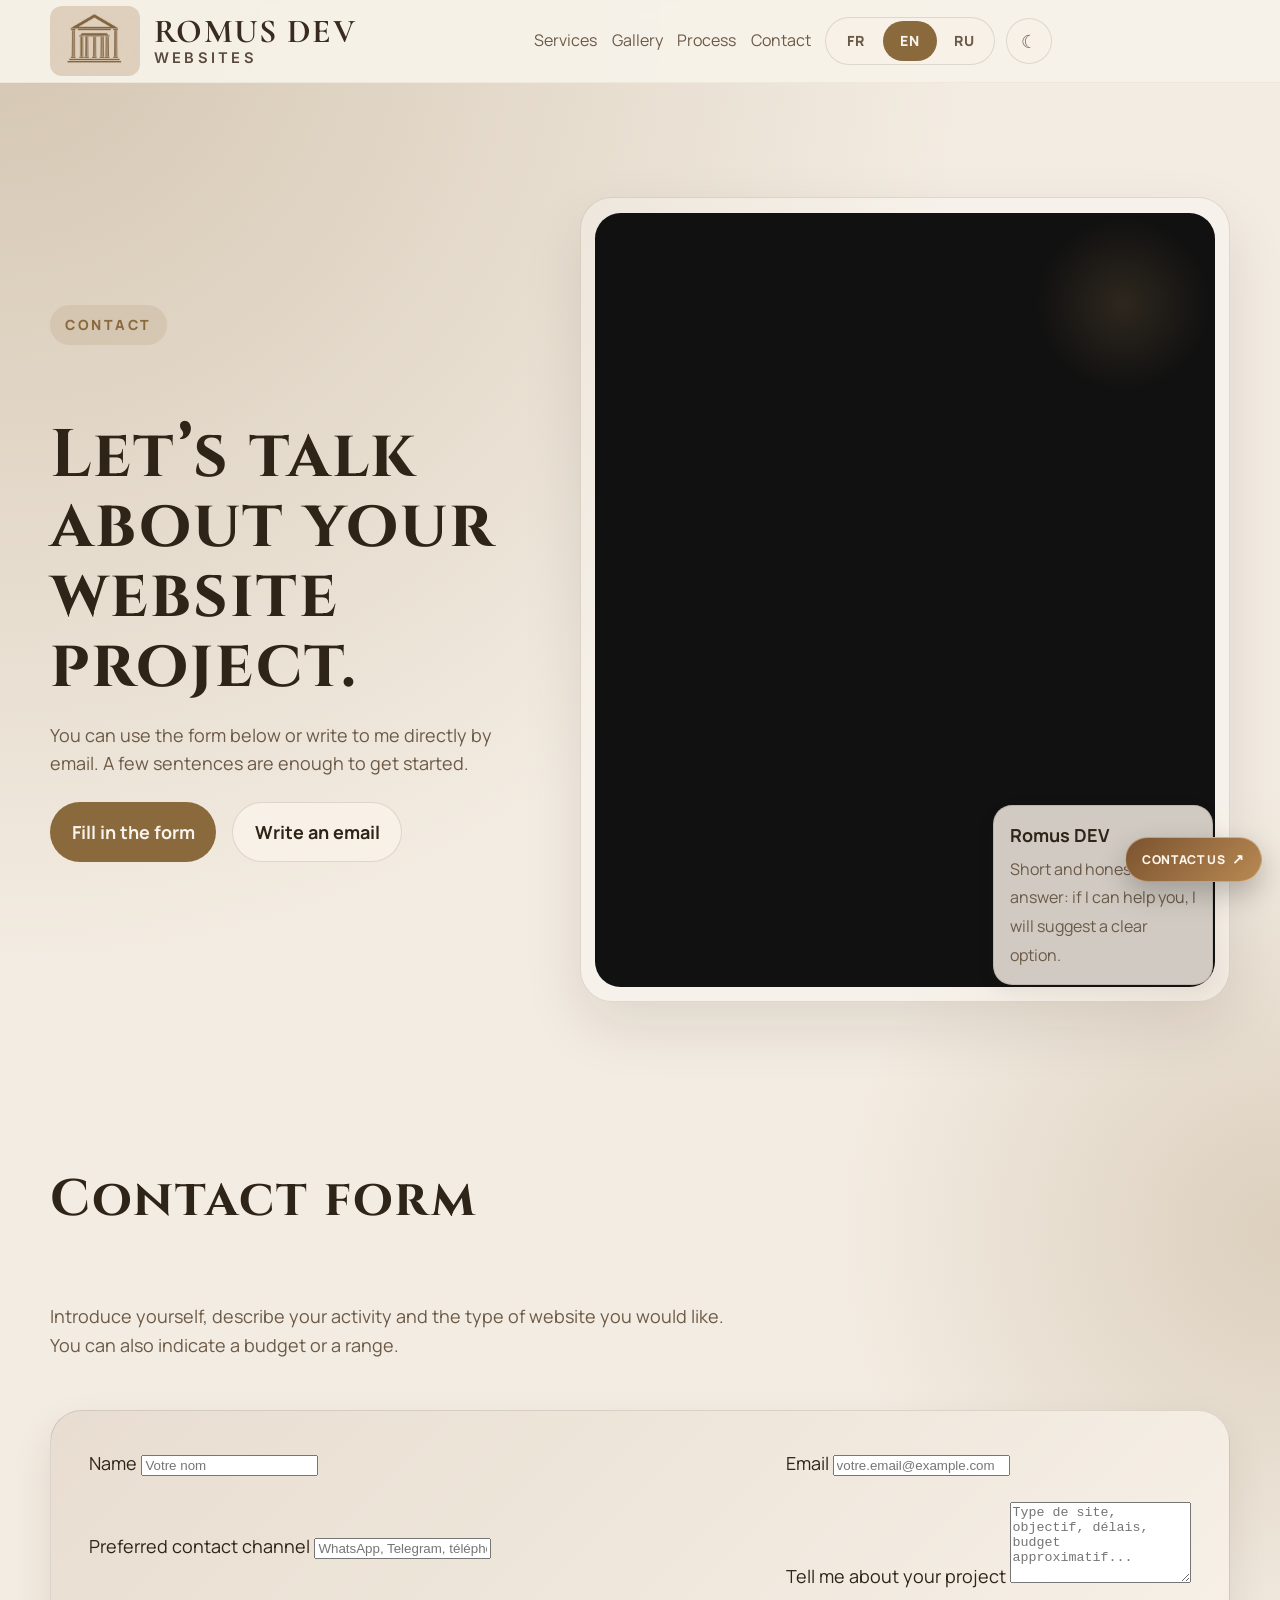
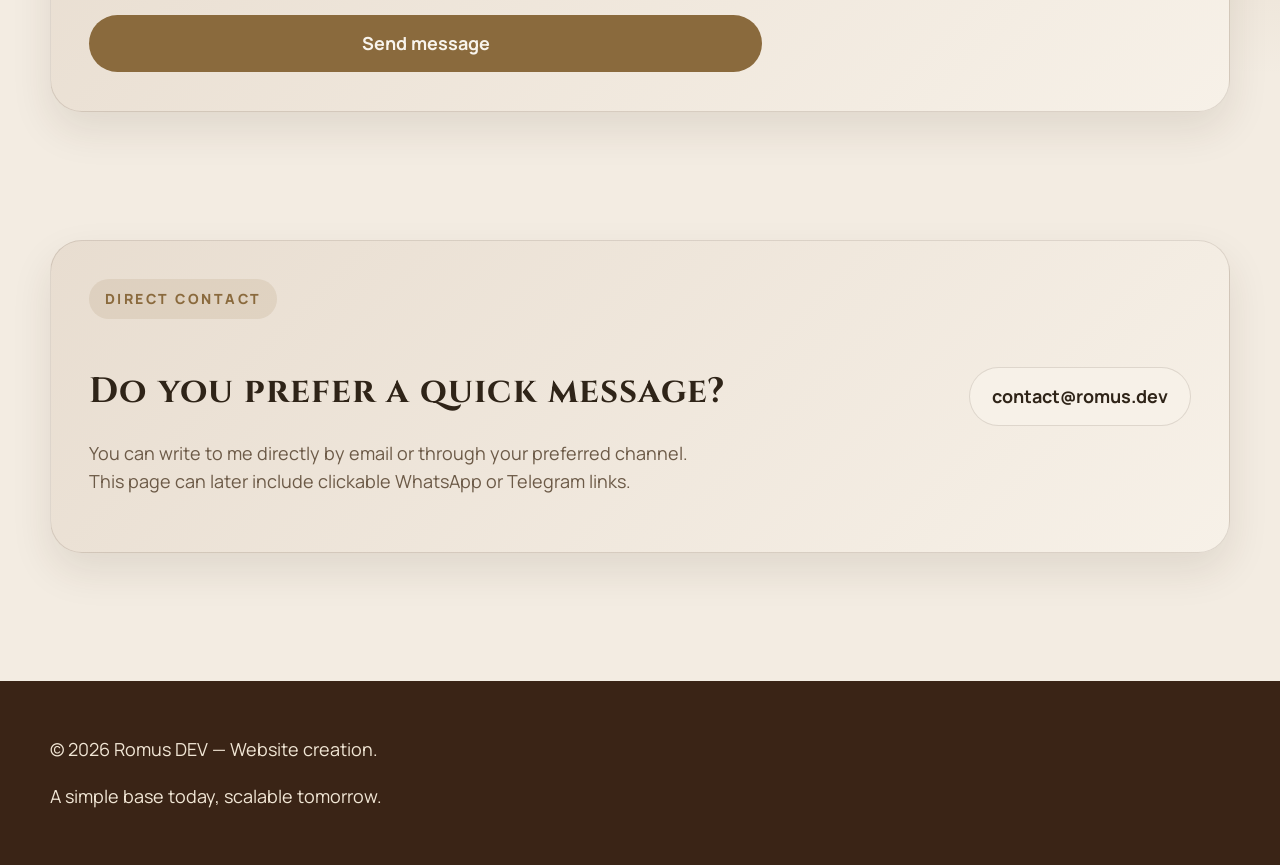
==== commit 4547eddf: "26.04" ====
--- a/contact.html
+++ b/contact.html
@@ -14,6 +14,11 @@
   <link
     href="https://fonts.googleapis.com/css2?family=Cinzel:wght@500;600;700&family=Manrope:wght@400;500;600;700;800&display=swap"
     rel="stylesheet">
+  <link rel="preconnect" href="https://fonts.googleapis.com">
+  <link rel="preconnect" href="https://fonts.gstatic.com" crossorigin>
+  <link
+    href="https://fonts.googleapis.com/css2?family=Cormorant+Garamond:wght@600;700&family=Inter:wght@400;500;600;700&display=swap"
+    rel="stylesheet">
   <link rel="stylesheet" href="./css/style.css" />
 
   <script src="./languages/languages.js"></script>
@@ -21,24 +26,17 @@
 </head>
 
 <body>
-  <a href="#contenu" class="skip-link" data-i18n="skipLink">Aller au contenu</a>
-    <a
-    href="https://wa.me/+33755097194"
-    class="sticky-contact"
-    aria-label="Contacter via WhatsApp"
-    target="_blank"
-    rel="noopener noreferrer"
-    data-i18n="stickyContact"
-  >
+  <!-- <a href="#contenu" class="skip-link" data-i18n="skipLink">Aller au contenu</a> -->
+  <a href="https://wa.me/+33755097194" class="sticky-contact" aria-label="Contacter via WhatsApp" target="_blank"
+    rel="noopener noreferrer" data-i18n="stickyContact">
     Pour contacter
   </a>
 
   <header class="site-header">
     <div class="container nav">
-      <a href="index.html#top" class="brand" aria-label="Romus DEV accueil">
-        <span class="brand-mark" aria-hidden="true">
-          <!-- logo -->
-        </span>
+      <a href="./index.html#top" class="brand" aria-label="Romus DEV accueil">
+        <img class="brand-mark" src="./img/logo_romus_beige.jpg" alt="Romus Dev logo">
+
         <span class="brand-name">
           <strong>ROMUS DEV</strong>
           <span data-i18n="brandSubtitle">Sites internet</span>
@@ -46,10 +44,10 @@
       </a>
 
       <nav class="nav-links" aria-label="Navigation principale">
-        <a href="services.html" data-i18n="navServices">Services</a>
-        <a href="gallery.html" data-i18n="navGallery">Galerie</a>
-        <a href="process.html" data-i18n="navProcess">Méthode</a>
-        <a href="contact.html" data-i18n="navContact">Contact</a>
+        <a href="./services.html" data-i18n="navServices">Services</a>
+        <a href="./gallery.html" data-i18n="navGallery">Galerie</a>
+        <a href="./process.html" data-i18n="navProcess">Méthode</a>
+        <a href="./contact.html" data-i18n="navContact">Contact</a>
 
         <div class="toolbar">
           <div class="lang-switcher" aria-label="Choix de langue">
@@ -57,6 +55,7 @@
             <button class="lang-btn" type="button" data-lang="en">EN</button>
             <button class="lang-btn" type="button" data-lang="ru">RU</button>
           </div>
+
           <button class="theme-toggle" type="button" data-theme-toggle aria-label="Activer le mode sombre"></button>
         </div>
       </nav>
@@ -81,7 +80,7 @@
         </div>
 
         <div class="hero-card reveal" aria-hidden="true">
-          <div class="temple">
+          <div class="hero-image">
             <!-- svg -->
           </div>
           <div class="floating-note">
--- a/css/style.css
+++ b/css/style.css
@@ -1,5 +1,10 @@
+/******************************************
+ * 1. VARIABLES & THEME (light / dark)
+ ******************************************/
+
 :root,
 [data-theme="light"] {
+  /* Échelle typographique */
   --text-xs: clamp(0.75rem, 0.7rem + 0.25vw, 0.875rem);
   --text-sm: clamp(0.875rem, 0.8rem + 0.35vw, 1rem);
   --text-base: clamp(1rem, 0.95rem + 0.25vw, 1.125rem);
@@ -8,6 +13,7 @@
   --text-2xl: clamp(2rem, 1.2rem + 2.5vw, 3.5rem);
   --text-3xl: clamp(2.5rem, 1rem + 4vw, 5rem);
 
+  /* Espacements principaux */
   --space-4: 1rem;
   --space-5: 1.25rem;
   --space-6: 1.5rem;
@@ -15,6 +21,7 @@
   --space-10: 2.5rem;
   --space-16: 4rem;
 
+  /* Couleurs surfaces & texte (jour) */
   --color-bg: #f3ece2;
   --color-surface: #f7f1e8;
   --color-surface-2: #fbf7f1;
@@ -26,25 +33,30 @@
   --color-text-muted: #6c5a47;
   --color-text-inverse: #f8f4ed;
 
+  /* Couleurs accent */
   --color-primary: #8a6a3d;
   --color-primary-hover: #6f532d;
   --color-primary-soft: rgba(138, 106, 61, 0.12);
 
+  /* Ombres */
   --shadow-sm: 0 6px 18px rgba(61, 42, 24, 0.07);
   --shadow-md: 0 18px 40px rgba(61, 42, 24, 0.1);
 
+  /* Rayons & transition */
   --radius-lg: 1.4rem;
   --radius-full: 9999px;
-
   --transition: 180ms cubic-bezier(0.16, 1, 0.3, 1);
 
+  /* Typo */
   --font-display: "Cinzel", Georgia, serif;
   --font-body: "Manrope", Arial, sans-serif;
 
+  /* Largeur de contenu */
   --content: 1180px;
 }
 
 [data-theme="dark"] {
+  /* Surfaces & texte (nuit) */
   --color-bg: #120d09;
   --color-surface: #1a130e;
   --color-surface-2: #221913;
@@ -64,6 +76,11 @@
   --shadow-sm: 0 10px 24px rgba(0, 0, 0, 0.24);
   --shadow-md: 0 18px 40px rgba(0, 0, 0, 0.38);
 }
+
+
+/******************************************
+ * 2. RESET & BASE
+ ******************************************/
 
 * {
   box-sizing: border-box;
@@ -87,6 +104,7 @@
     var(--color-bg);
 }
 
+/* On désactive les pseudo-éléments automatiques éventuels */
 body::before,
 body::after,
 .site-header::before,
@@ -119,11 +137,13 @@
   outline-offset: 3px;
 }
 
+/* Conteneur de base */
 .container {
   width: min(calc(100% - 2rem), var(--content));
   margin-inline: auto;
 }
 
+/* Lien d’accès rapide */
 .skip-link {
   position: absolute;
   left: 1rem;
@@ -139,7 +159,10 @@
   top: 1rem;
 }
 
-/* BUTTON CONTACT */
+
+/******************************************
+ * 3. BOUTON CONTACT FLOTTANT
+ ******************************************/
 
 .sticky-contact {
   position: fixed;
@@ -184,7 +207,10 @@
   transform: translateY(0);
 }
 
-/* HEADER */
+
+/******************************************
+ * 4. HEADER & NAVIGATION
+ ******************************************/
 
 .site-header {
   position: fixed;
@@ -198,13 +224,13 @@
   border-bottom: 1px solid rgba(140, 110, 70, 0.08);
 }
 
-/* header plus sombre en mode nuit */
+/* Header plus sombre en mode nuit */
 [data-theme="dark"] .site-header {
   background: rgba(26, 19, 14, 0.96);
   border-bottom-color: rgba(244, 228, 205, 0.16);
 }
 
-/* nav en 3 zones: brand / links / toolbar */
+/* Grille principale nav : brand / liens / toolbar */
 .nav {
   display: grid;
   grid-template-columns: auto 1fr auto;
@@ -213,22 +239,22 @@
   gap: var(--space-4);
 }
 
+/* Logo / marque */
 .brand {
-  display: inline-flex;
+  display: flex;
   align-items: center;
-  gap: 0.9rem;
-  font-weight: 800;
+  gap: 14px;
+  text-decoration: none;
+  color: #3b2d21;
 }
 
 .brand-mark {
-  width: 52px;
-  height: 52px;
-  border-radius: 16px;
-  border: 1px solid var(--color-border);
-  background: linear-gradient(145deg, var(--color-surface-2), var(--color-surface-offset));
-  padding: 0.55rem;
-  box-shadow: var(--shadow-sm);
-  color: var(--color-primary);
+  width: 90px;
+  height: 70px;
+  object-fit: cover;
+  border-radius: 12px;
+  display: block;
+  flex-shrink: 0;
 }
 
 .brand-name {
@@ -238,20 +264,25 @@
 }
 
 .brand-name strong {
-  font-family: var(--font-display);
-  font-size: 1.15rem;
-  letter-spacing: 0.08em;
+  font-family: "Cormorant Garamond", serif;
+  font-size: 2.1rem;
   font-weight: 700;
+  letter-spacing: 0.04em;
+  line-height: 0.9;
+  color: #3a2b20;
 }
 
 .brand-name span {
-  font-size: var(--text-xs);
-  color: var(--color-text-muted);
+  font-family: "Inter", sans-serif;
+  font-size: 0.92rem;
+  font-weight: 600;
+  text-transform: uppercase;
   letter-spacing: 0.22em;
-  text-transform: uppercase;
-}
-
-/* nav-links recentrés dans la colonne centrale */
+  margin-top: 4px;
+  color: #5a4a3e;
+}
+
+/* Liens de navigation */
 .nav-links {
   display: flex;
   align-items: center;
@@ -265,7 +296,7 @@
   font-size: var(--text-sm);
 }
 
-/* toolbar à droite */
+/* Zone outils : langues + switch thème */
 .toolbar {
   display: flex;
   align-items: center;
@@ -274,6 +305,7 @@
   justify-content: flex-end;
 }
 
+/* Sélecteur de langue */
 .lang-switcher {
   display: inline-flex;
   align-items: center;
@@ -300,7 +332,7 @@
   color: var(--color-text-inverse);
 }
 
-/* theme toggle plus lisible + états light/dark */
+/* Bouton thème (jour / nuit) */
 .theme-toggle {
   width: 46px;
   height: 46px;
@@ -339,7 +371,10 @@
   flex-shrink: 0;
 }
 
-/* HERO */
+
+/******************************************
+ * 5. HERO & BOUTONS
+ ******************************************/
 
 .hero {
   padding: clamp(5.6rem, 9vw, 8rem) 0 var(--space-16);
@@ -347,11 +382,12 @@
 
 .hero-grid {
   display: grid;
-  grid-template-columns: 1.1fr 0.9fr;
-  gap: var(--space-8);
+  grid-template-columns: minmax(0, 1fr) minmax(500px, 650px);
+  gap: clamp(2rem, 4vw, 4rem);
   align-items: center;
 }
 
+/* Petit label au-dessus du titre */
 .eyebrow {
   display: inline-flex;
   position: relative;
@@ -369,6 +405,7 @@
   margin-bottom: var(--space-5);
 }
 
+/* Titre hero */
 .hero h1 {
   font-family: var(--font-display);
   font-size: var(--text-3xl);
@@ -378,12 +415,14 @@
   margin-bottom: var(--space-5);
 }
 
+/* Texte hero */
 .hero p {
   max-width: 58ch;
   color: var(--color-text-muted);
   margin-bottom: var(--space-6);
 }
 
+/* Boutons hero */
 .hero-actions {
   display: flex;
   flex-wrap: wrap;
@@ -391,6 +430,14 @@
   margin-bottom: var(--space-8);
 }
 
+/* Grille de petits points (si utilisée) */
+.hero-points {
+  display: grid;
+  grid-template-columns: repeat(3, minmax(0, 1fr));
+  gap: var(--space-4);
+}
+
+/* Boutons génériques */
 .btn {
   min-height: 48px;
   padding: 0.9rem 1.35rem;
@@ -426,73 +473,56 @@
   color: var(--color-text);
 }
 
-.hero-points {
-  display: grid;
-  grid-template-columns: repeat(3, minmax(0, 1fr));
-  gap: var(--space-4);
-}
-
-.point {
-  padding: 1rem 1.1rem;
-  border-radius: var(--radius-lg);
-  background: var(--color-surface);
-  border: 1px solid var(--color-border);
-  box-shadow: var(--shadow-sm);
-}
-
-.point strong {
-  display: block;
-  font-size: var(--text-lg);
-  font-weight: 800;
-}
-
-.point span {
-  color: var(--color-text-muted);
-  font-size: var(--text-sm);
-}
-
-/* HERO CARD */
+
+/******************************************
+ * 6. HERO CARD GÉNÉRIQUE
+ ******************************************/
 
 .hero-card {
   position: relative;
-  padding: 1.35rem;
+  width: 100%;
+  max-width: 760px;
+  justify-self: end;
+  padding: 0.9rem;
   border-radius: 2rem;
-  background: linear-gradient(180deg, var(--color-surface-2), var(--color-surface));
-  border: 1px solid var(--color-border);
-  box-shadow: var(--shadow-md);
+  border: 1px solid rgba(120, 92, 58, 0.18);
+  background: rgba(255, 255, 255, 0.28);
+  box-shadow: 0 24px 60px rgba(35, 22, 10, 0.10);
+}
+
+.hero-card .hero-image {
+  position: relative;
+  width: 100%;
+  aspect-ratio: 4 / 5;
+  border-radius: 1.6rem;
   overflow: hidden;
-}
-
+  background: #111;
+}
+
+.hero-card .hero-image img {
+  position: absolute;
+  inset: 0;
+  width: 100%;
+  height: 100%;
+  object-fit: cover;
+  display: block;
+}
+
+/* Halo dans la carte hero */
 .hero-card::before {
   content: "";
   position: absolute;
-  inset: 1rem 1rem auto auto;
-  width: 160px;
-  height: 160px;
+  top: 1rem;
+  right: 1rem;
+  width: 180px;
+  height: 180px;
   border-radius: 50%;
   background: radial-gradient(circle, rgba(178, 138, 87, 0.18), transparent 68%);
   pointer-events: none;
-}
-
-.temple {
-  aspect-ratio: 4 / 5;
-  border-radius: calc(2rem - 1rem);
-  overflow: hidden;
-  position: relative;
-  background: linear-gradient(180deg, #eadfce, #f8f2e9 42%, #d6c3aa 100%);
-  border: 1px solid rgba(115, 88, 54, 0.14);
-  display: flex;
-  align-items: end;
-  justify-content: center;
-  padding-bottom: 2rem;
-}
-
-.temple svg {
-  width: 82%;
-  color: var(--color-primary);
-  opacity: 0.95;
-}
-
+  z-index: 2;
+}
+
+/* Note flottante en bas de la carte */
 .floating-note {
   position: absolute;
   right: 1rem;
@@ -503,6 +533,7 @@
   padding: 0.95rem 1rem;
   box-shadow: var(--shadow-sm);
   max-width: 220px;
+  z-index: 3;
 }
 
 .floating-note strong {
@@ -515,12 +546,16 @@
   color: var(--color-text-muted);
 }
 
-/* SECTIONS */
+
+/******************************************
+ * 7. SECTIONS GÉNÉRALES
+ ******************************************/
 
 section {
   padding: var(--space-16) 0;
 }
 
+/* Titre + intro de section */
 .section-head {
   display: grid;
   gap: 0.8rem;
@@ -539,7 +574,10 @@
   max-width: 62ch;
 }
 
-/* SERVICES */
+
+/******************************************
+ * 8. SERVICES / CARTES
+ ******************************************/
 
 .services-grid {
   display: grid;
@@ -563,12 +601,11 @@
     color var(--transition);
 }
 
+/* Variante carte mise en avant */
 .service-card.featured {
-  background: linear-gradient(
-    180deg,
-    color-mix(in srgb, var(--color-primary-soft) 70%, var(--color-surface)),
-    var(--color-surface)
-  );
+  background: linear-gradient(180deg,
+      color-mix(in srgb, var(--color-primary-soft) 70%, var(--color-surface)),
+      var(--color-surface));
 }
 
 .service-card:hover {
@@ -579,6 +616,7 @@
   cursor: pointer;
 }
 
+/* Petit label au-dessus du titre */
 .service-label {
   display: inline-flex;
   width: fit-content;
@@ -597,12 +635,14 @@
   line-height: 1.1;
 }
 
+/* Prix éventuel */
 .price {
   font-family: var(--font-display);
   font-size: clamp(2rem, 1.5rem + 1.5vw, 3rem);
   color: var(--color-primary);
 }
 
+/* Liste de points dans la carte */
 .service-card ul {
   list-style: none;
   display: grid;
@@ -629,7 +669,10 @@
   transform: translateY(-50%);
 }
 
-/* CAROUSEL */
+
+/******************************************
+ * 9. CARROUSEL (HOME / GALERIE)
+ ******************************************/
 
 .carousel-shell {
   padding: 1rem;
@@ -663,6 +706,7 @@
   opacity: 1;
 }
 
+/* Flèches de navigation */
 .carousel-nav {
   position: absolute;
   inset: 50% 0 auto 0;
@@ -701,6 +745,7 @@
   border-color: rgba(255, 255, 255, 0.32);
 }
 
+/* Fenêtre / piste */
 .carousel-viewport {
   position: relative;
   border-radius: 1.5rem;
@@ -738,6 +783,7 @@
   object-fit: cover;
 }
 
+/* Légende slide */
 .slide-caption {
   position: absolute;
   left: 1rem;
@@ -752,6 +798,7 @@
   backdrop-filter: blur(8px);
 }
 
+/* Points de pagination */
 .carousel-dots {
   display: flex;
   justify-content: center;
@@ -775,7 +822,10 @@
   transform: scale(1.15);
 }
 
-/* PROCESS */
+
+/******************************************
+ * 10. PROCESS (ÉTAPES MÉTHODE)
+ ******************************************/
 
 .process {
   display: grid;
@@ -807,7 +857,10 @@
   color: var(--color-text-muted);
 }
 
-/* CTA */
+
+/******************************************
+ * 11. CTA (BLOC APPEL À L’ACTION)
+ ******************************************/
 
 .cta-box {
   padding: clamp(1.6rem, 3vw, 2.4rem);
@@ -826,7 +879,10 @@
   max-width: 55ch;
 }
 
-/* FOOTER */
+
+/******************************************
+ * 12. FOOTER
+ ******************************************/
 
 .footer-wrap {
   background: #3a2416;
@@ -877,7 +933,10 @@
   fill: currentColor;
 }
 
-/* REVEAL */
+
+/******************************************
+ * 13. EFFET REVEAL AU SCROLL
+ ******************************************/
 
 .reveal {
   opacity: 0;
@@ -890,7 +949,552 @@
   transform: translateY(0);
 }
 
-/* RESPONSIVE */
+
+/* =========================================================
+   SECTION : CARTE CHEMINÉE
+   Bloc principal de la carte visuelle dans le hero
+========================================================= */
+
+.roman-fireplace-card {
+  position: relative;
+}
+
+
+/* =========================================================
+   SECTION : FOND DE SCÈNE
+   Arrière-plan chaud / sombre de la cheminée
+========================================================= */
+
+.fireplace-scene {
+  position: relative;
+  overflow: hidden;
+  min-height: 520px;
+  border-radius: 1.6rem;
+  background:
+    radial-gradient(circle at 50% 82%, rgba(255, 145, 50, 0.30), transparent 28%),
+    radial-gradient(circle at 50% 28%, rgba(0, 0, 0, 0.28), transparent 48%),
+    linear-gradient(180deg, rgba(28, 18, 14, 0.98) 0%, rgba(56, 33, 21, 0.95) 58%, rgba(92, 60, 36, 0.93) 100%);
+  color: #ba976c;
+}
+
+.fireplace-scene::after {
+  content: "";
+  position: absolute;
+  inset: auto 12% 10% 12%;
+  height: 28%;
+  pointer-events: none;
+  background: radial-gradient(circle at 50% 40%, rgba(255, 153, 61, 0.18), transparent 60%);
+  opacity: 0.9;
+}
+
+.fireplace-svg {
+  display: block;
+  width: 100%;
+  height: 100%;
+}
+
+
+/* =========================================================
+   SECTION : STRUCTURE SVG
+   Cadre, ouverture, bûches
+   IMPORTANT : si tu as remplacé le temple par une vraie
+   cheminée, il faut utiliser .fireplace-frame et
+   .fireplace-opening au lieu de .temple-shell / .hearth-arch
+========================================================= */
+
+.fireplace-frame {
+  opacity: 1;
+}
+
+.fireplace-opening {
+  opacity: 1;
+}
+
+.logs {
+  opacity: 1;
+}
+
+.logs rect {
+  filter: drop-shadow(0 3px 3px rgba(0, 0, 0, 0.16));
+}
+
+
+/* =========================================================
+   SECTION : BRAISES
+   Petits points lumineux au niveau des bûches
+========================================================= */
+
+.embers circle {
+  fill: #9c6a44;
+  opacity: 0.34;
+  transition: fill 260ms ease, opacity 260ms ease, transform 260ms ease;
+}
+
+
+/* =========================================================
+   SECTION : FLAMMES
+   Le feu principal dans le foyer
+========================================================= */
+
+.flames {
+  opacity: 0;
+  transition: opacity 360ms ease;
+}
+
+.flame {
+  transform-box: fill-box;
+  transform-origin: center bottom;
+}
+
+.flame-large {
+  opacity: 0.96;
+  animation: flameDanceLarge 2.5s ease-in-out infinite;
+  transform-box: fill-box;
+  transform-origin: center bottom;
+}
+
+.flame-large-left {
+  animation-delay: 0s;
+  animation: flameLargeLeft 3.1s ease-in-out infinite;
+}
+
+.flame-large-right {
+  opacity: 0.88;
+  animation-delay: 0.15s;
+  animation: flameLargeRight 2.9s ease-in-out infinite;
+}
+
+.flame-back {
+  animation: flameDanceBack 2.7s ease-in-out infinite;
+}
+
+.flame-front {
+  animation: flameDanceFront 2.1s ease-in-out infinite;
+}
+
+
+/* =========================================================
+   SECTION : FUMÉE
+   Cachée par défaut, visible seulement pendant extinction
+========================================================= */
+
+.smoke {
+  opacity: 0;
+  pointer-events: none;
+}
+
+.smoke-puff {
+  fill: #d7d0c8;
+  opacity: 0;
+  transform-box: fill-box;
+  transform-origin: center;
+}
+
+
+/* =========================================================
+   SECTION : ÉTATS THÈME - MODE SOMBRE
+   En dark : feu allumé, fumée cachée
+========================================================= */
+
+html[data-theme="dark"] .fireplace-scene {
+  background:
+    radial-gradient(circle at 50% 80%, rgba(255, 150, 56, 0.34), transparent 26%),
+    radial-gradient(circle at 50% 26%, rgba(0, 0, 0, 0.38), transparent 45%),
+    linear-gradient(180deg, rgba(18, 12, 10, 0.99) 0%, rgba(34, 22, 16, 0.97) 50%, rgba(64, 39, 24, 0.95) 100%);
+}
+
+html[data-theme="dark"] .flames {
+  opacity: 1;
+}
+
+html[data-theme="dark"] .smoke {
+  opacity: 0;
+}
+
+html[data-theme="dark"] .embers circle {
+  fill: #ff9a3d;
+  opacity: 1;
+}
+
+html[data-theme="dark"] .embers circle:nth-child(1) {
+  animation: emberPulse 1.7s ease-in-out infinite;
+}
+
+html[data-theme="dark"] .embers circle:nth-child(2) {
+  animation: emberPulse 2s ease-in-out infinite;
+}
+
+html[data-theme="dark"] .embers circle:nth-child(3) {
+  animation: emberPulse 1.5s ease-in-out infinite;
+}
+
+html[data-theme="dark"] .embers circle:nth-child(4) {
+  animation: emberPulse 2.2s ease-in-out infinite;
+}
+
+html[data-theme="dark"] .embers circle:nth-child(5) {
+  animation: emberPulse 1.8s ease-in-out infinite;
+}
+
+
+/* =========================================================
+   SECTION : ÉTATS THÈME - MODE CLAIR
+   En light : feu éteint, braises faibles
+========================================================= */
+
+html[data-theme="light"] .flames {
+  opacity: 0;
+}
+
+html[data-theme="light"] .embers circle {
+  fill: #8a6140;
+  opacity: 0.18;
+}
+
+html[data-theme="light"] .smoke {
+  opacity: 0;
+}
+
+
+/* =========================================================
+   SECTION : EXTINCTION
+   Quand JS ajoute .is-extinguishing sur la carte,
+   la fumée monte pendant 3 secondes
+========================================================= */
+
+html[data-theme="light"] .roman-fireplace-card.is-extinguishing .smoke {
+  opacity: 1;
+}
+
+html[data-theme="light"] .roman-fireplace-card.is-extinguishing .puff-1 {
+  animation: smokeRise1 3s ease-out forwards;
+}
+
+html[data-theme="light"] .roman-fireplace-card.is-extinguishing .puff-2 {
+  animation: smokeRise2 3s ease-out forwards;
+}
+
+html[data-theme="light"] .roman-fireplace-card.is-extinguishing .puff-3 {
+  animation: smokeRise3 3s ease-out forwards;
+}
+
+/* =========================================================
+   SECTION : NOTE FLOTTANTE
+   Cartouche texte sur la carte cheminée
+========================================================= */
+
+.roman-fireplace-card {
+  position: relative;
+}
+
+.fireplace-scene {
+  position: relative;
+  overflow: hidden;
+  min-height: 520px;
+  border-radius: 1.6rem;
+  background:
+    radial-gradient(circle at 50% 78%, rgba(255, 132, 39, 0.18), transparent 24%),
+    linear-gradient(180deg, rgba(24, 15, 12, 1) 0%, rgba(53, 31, 21, 0.97) 55%, rgba(86, 56, 36, 0.95) 100%);
+  color: #c8a377;
+}
+
+.fireplace-svg {
+  display: block;
+  width: 100%;
+  height: 100%;
+}
+
+.logs rect {
+  opacity: 1;
+}
+
+.flames {
+  opacity: 0;
+  transition: opacity 0.35s ease;
+}
+
+.flame {
+  transform-origin: center bottom;
+}
+
+.flame-large-left {
+  animation: flameSoftLarge 2.8s ease-in-out infinite;
+}
+
+.flame-large-right {
+  animation: flameSoftLarge 2.5s ease-in-out infinite;
+}
+
+.flame-back {
+  animation: flameSoftMedium 2.2s ease-in-out infinite;
+}
+
+.flame-front {
+  animation: flameSoftSmall 1.8s ease-in-out infinite;
+}
+
+.embers circle {
+  fill: #9c6a44;
+  opacity: 0.35;
+  transition: fill 0.25s ease, opacity 0.25s ease;
+}
+
+html[data-theme="dark"] .flames {
+  opacity: 1;
+}
+
+html[data-theme="dark"] .embers circle {
+  fill: #ff9a3d;
+  opacity: 1;
+}
+
+html[data-theme="dark"] .fireplace-scene {
+  background:
+    radial-gradient(circle at 50% 74%, rgba(255, 141, 46, 0.22), transparent 22%),
+    linear-gradient(180deg, rgba(18, 11, 9, 1) 0%, rgba(38, 23, 17, 0.98) 55%, rgba(68, 42, 28, 0.96) 100%);
+}
+
+html[data-theme="light"] .flames {
+  opacity: 0;
+}
+
+html[data-theme="light"] .embers circle {
+  fill: #9c6a44;
+  opacity: 0.28;
+}
+
+html[data-theme="light"] .fireplace-scene {
+  background:
+    radial-gradient(circle at 50% 80%, rgba(190, 140, 92, 0.12), transparent 24%),
+    linear-gradient(180deg, rgba(118, 92, 70, 0.22) 0%, rgba(152, 122, 94, 0.18) 100%);
+}
+
+@keyframes flameSoftLarge {
+
+  0%,
+  100% {
+    transform: translateY(0) scale(1);
+  }
+
+  50% {
+    transform: translateY(-8px) scale(1.04, 1.1);
+  }
+}
+
+@keyframes flameSoftMedium {
+
+  0%,
+  100% {
+    transform: translateY(0) scale(1);
+  }
+
+  50% {
+    transform: translateY(-6px) scale(1.03, 1.08);
+  }
+}
+
+@keyframes flameSoftSmall {
+
+  0%,
+  100% {
+    transform: translateY(0) scale(1);
+  }
+
+  50% {
+    transform: translateY(-4px) scale(1.02, 1.06);
+  }
+}
+
+
+/* =========================================================
+   SECTION : ANIMATIONS
+   Keyframes des flammes, braises et fumée
+========================================================= */
+
+@keyframes flameDanceBack {
+
+  0%,
+  100% {
+    transform: translateY(0) scale(1);
+  }
+
+  25% {
+    transform: translateY(-5px) scale(1.05, 1.1) rotate(-2deg);
+  }
+
+  50% {
+    transform: translateY(-10px) scale(0.98, 1.16) rotate(2deg);
+  }
+
+  75% {
+    transform: translateY(-4px) scale(1.06, 1.04) rotate(-1deg);
+  }
+}
+
+@keyframes flameDanceFront {
+
+  0%,
+  100% {
+    transform: translateY(0) scale(1);
+  }
+
+  30% {
+    transform: translateY(-6px) scale(1.03, 1.12) rotate(2deg);
+  }
+
+  60% {
+    transform: translateY(-11px) scale(0.95, 1.18) rotate(-2deg);
+  }
+}
+
+@keyframes flameDanceLarge {
+
+  0%,
+  100% {
+    transform: translateY(0) scale(1);
+  }
+
+  25% {
+    transform: translateY(-5px) scale(1.03, 1.08) rotate(-1deg);
+  }
+
+  50% {
+    transform: translateY(-9px) scale(0.97, 1.12) rotate(1deg);
+  }
+
+  75% {
+    transform: translateY(-4px) scale(1.04, 1.05) rotate(-0.5deg);
+  }
+}
+
+@keyframes emberPulse {
+
+  0%,
+  100% {
+    opacity: 0.7;
+    transform: scale(1);
+  }
+
+  50% {
+    opacity: 1;
+    transform: scale(1.18);
+  }
+}
+
+@keyframes smokeRise1 {
+  0% {
+    opacity: 0.24;
+    transform: translateY(0) translateX(0) scale(0.92);
+  }
+
+  100% {
+    opacity: 0;
+    transform: translateY(-74px) translateX(-10px) scale(1.55);
+  }
+}
+
+@keyframes smokeRise2 {
+  0% {
+    opacity: 0.22;
+    transform: translateY(0) translateX(0) scale(0.98);
+  }
+
+  100% {
+    opacity: 0;
+    transform: translateY(-100px) translateX(13px) scale(1.9);
+  }
+}
+
+@keyframes smokeRise3 {
+  0% {
+    opacity: 0.18;
+    transform: translateY(0) translateX(0) scale(1);
+  }
+
+  100% {
+    opacity: 0;
+    transform: translateY(-116px) translateX(-4px) scale(2.05);
+  }
+}
+
+
+/* =========================================================
+   SECTION : RESPONSIVE TABLETTE
+========================================================= */
+
+@media (max-width: 1024px) {
+  .fireplace-scene {
+    min-height: 460px;
+  }
+}
+
+
+/* =========================================================
+   SECTION : RESPONSIVE MOBILE
+========================================================= */
+
+@media (max-width: 760px) {
+  .fireplace-scene {
+    min-height: 380px;
+    border-radius: 1.3rem;
+  }
+
+  .roman-fireplace-card .floating-note {
+    right: 0.85rem;
+    bottom: 0.85rem;
+    max-width: 180px;
+    padding: 0.8rem 0.9rem;
+  }
+}
+
+@media (max-width: 480px) {
+  .fireplace-scene {
+    min-height: 340px;
+  }
+
+  .roman-fireplace-card .floating-note {
+    position: static;
+    margin-top: 0.8rem;
+    max-width: 100%;
+  }
+}
+
+
+/* =========================================================
+   SECTION : ACCESSIBILITÉ / REDUCED MOTION
+========================================================= */
+
+@media (prefers-reduced-motion: reduce) {
+
+  .flame-back,
+  .flame-front,
+  .embers circle,
+  .puff-1,
+  .puff-2,
+  .puff-3 {
+    animation: none !important;
+  }
+
+  .flames,
+  .embers circle,
+  .smoke {
+    transition: none !important;
+  }
+
+  html[data-theme="dark"] .flames {
+    opacity: 1;
+  }
+
+  html[data-theme="light"] .smoke {
+    opacity: 0.25;
+  }
+}
+
+
+/******************************************
+ * 15. RESPONSIVE GLOBAL
+ ******************************************/
+
 @media (max-width: 1280px) {
   .sticky-contact {
     top: auto;
@@ -902,6 +1506,7 @@
 }
 
 @media (max-width: 1024px) {
+
   .hero-grid,
   .services-grid,
   .cta-box,
@@ -951,6 +1556,8 @@
 }
 
 @media (max-width: 760px) {
+
+  /* On cache les liens simples, on garde éventuelle nav-cta */
   .nav-links a:not(.nav-cta) {
     display: none;
   }
@@ -1040,6 +1647,7 @@
   }
 }
 
+/* Réduction des animations globales si prefers-reduced-motion */
 @media (prefers-reduced-motion: reduce) {
   html {
     scroll-behavior: auto;
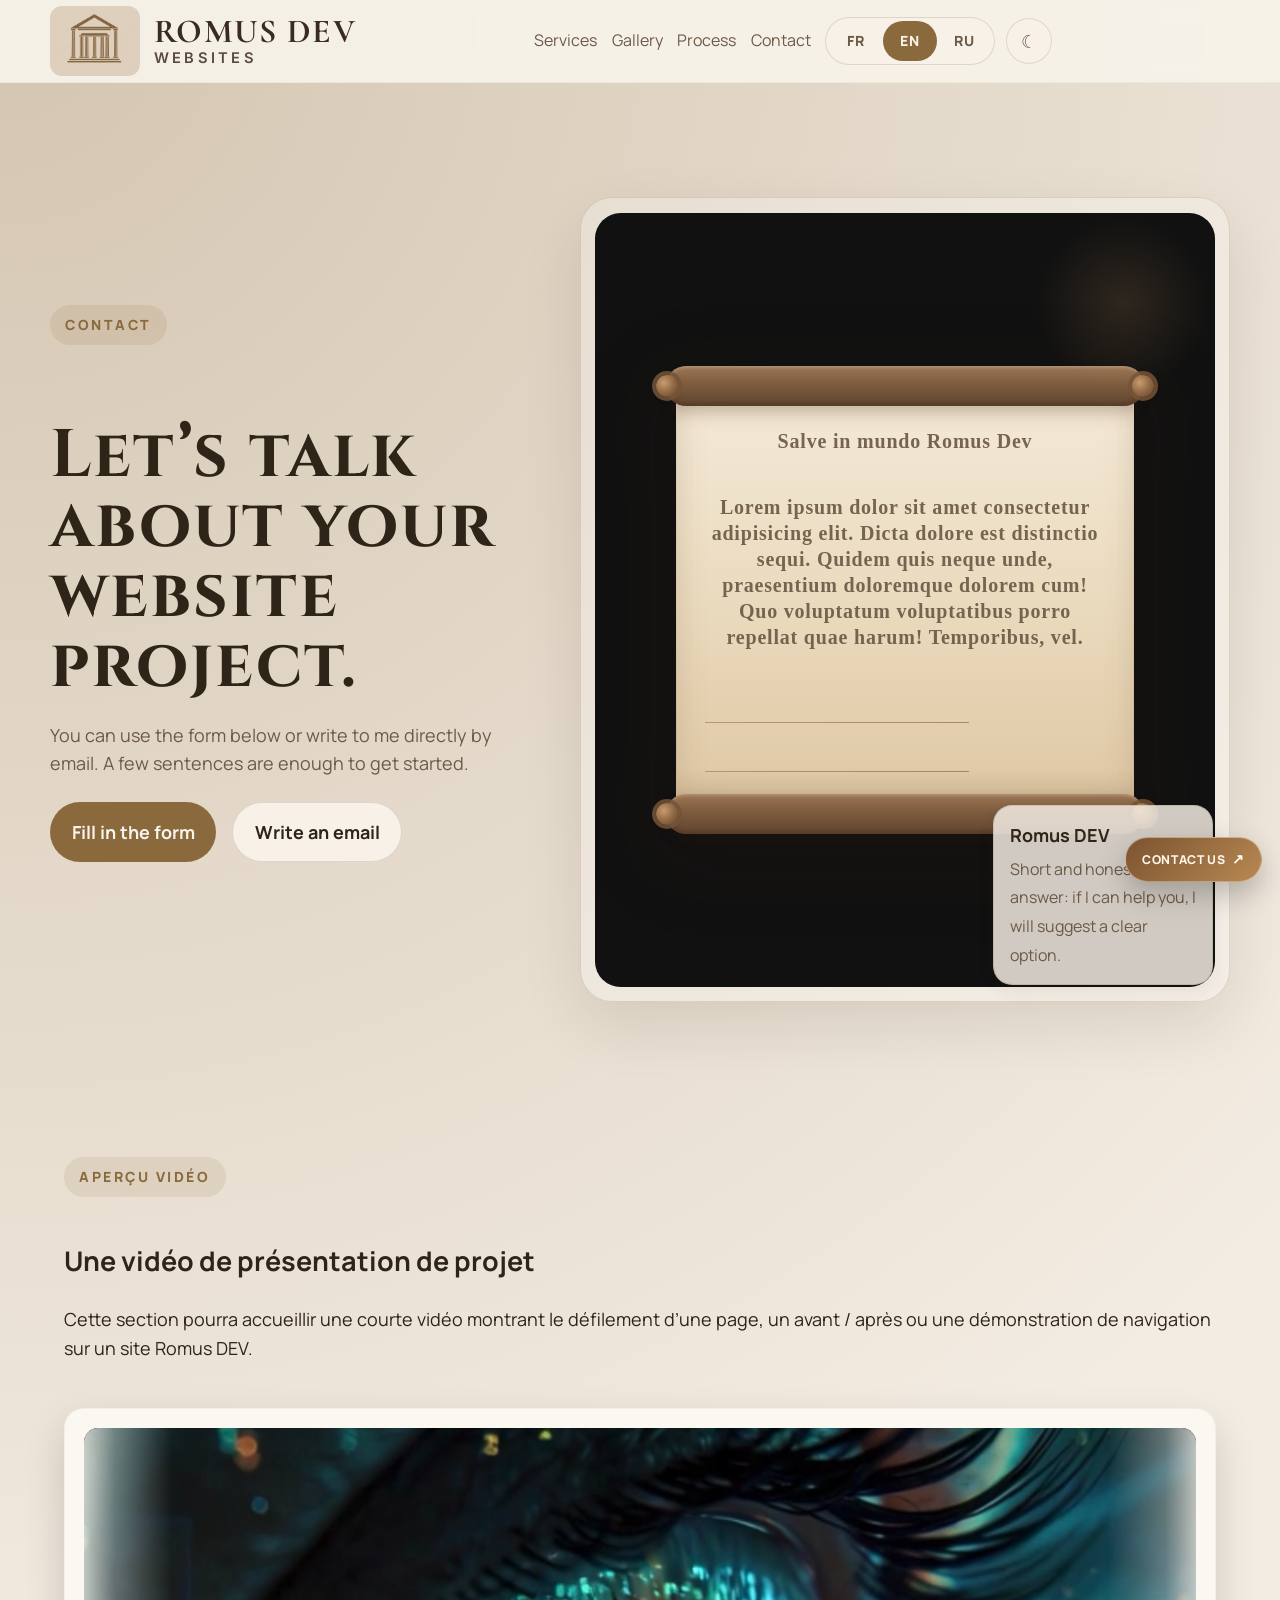
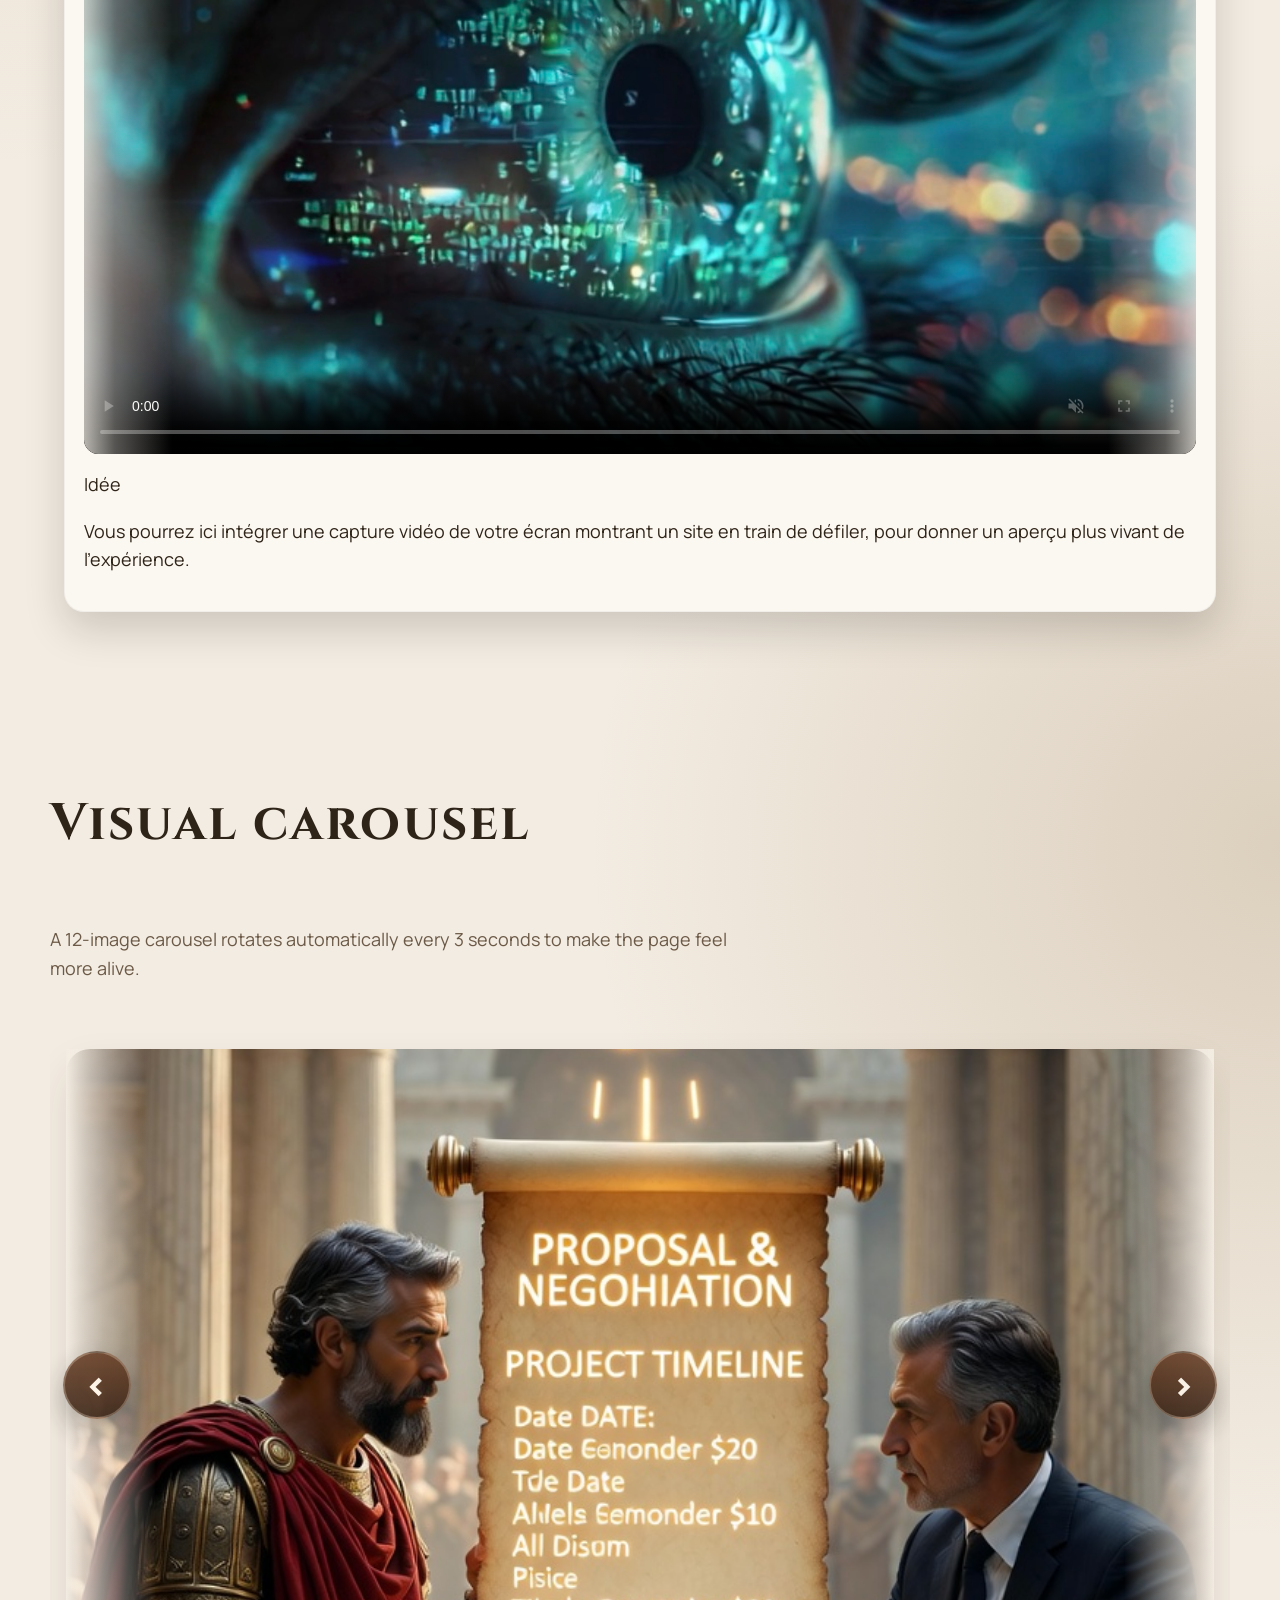
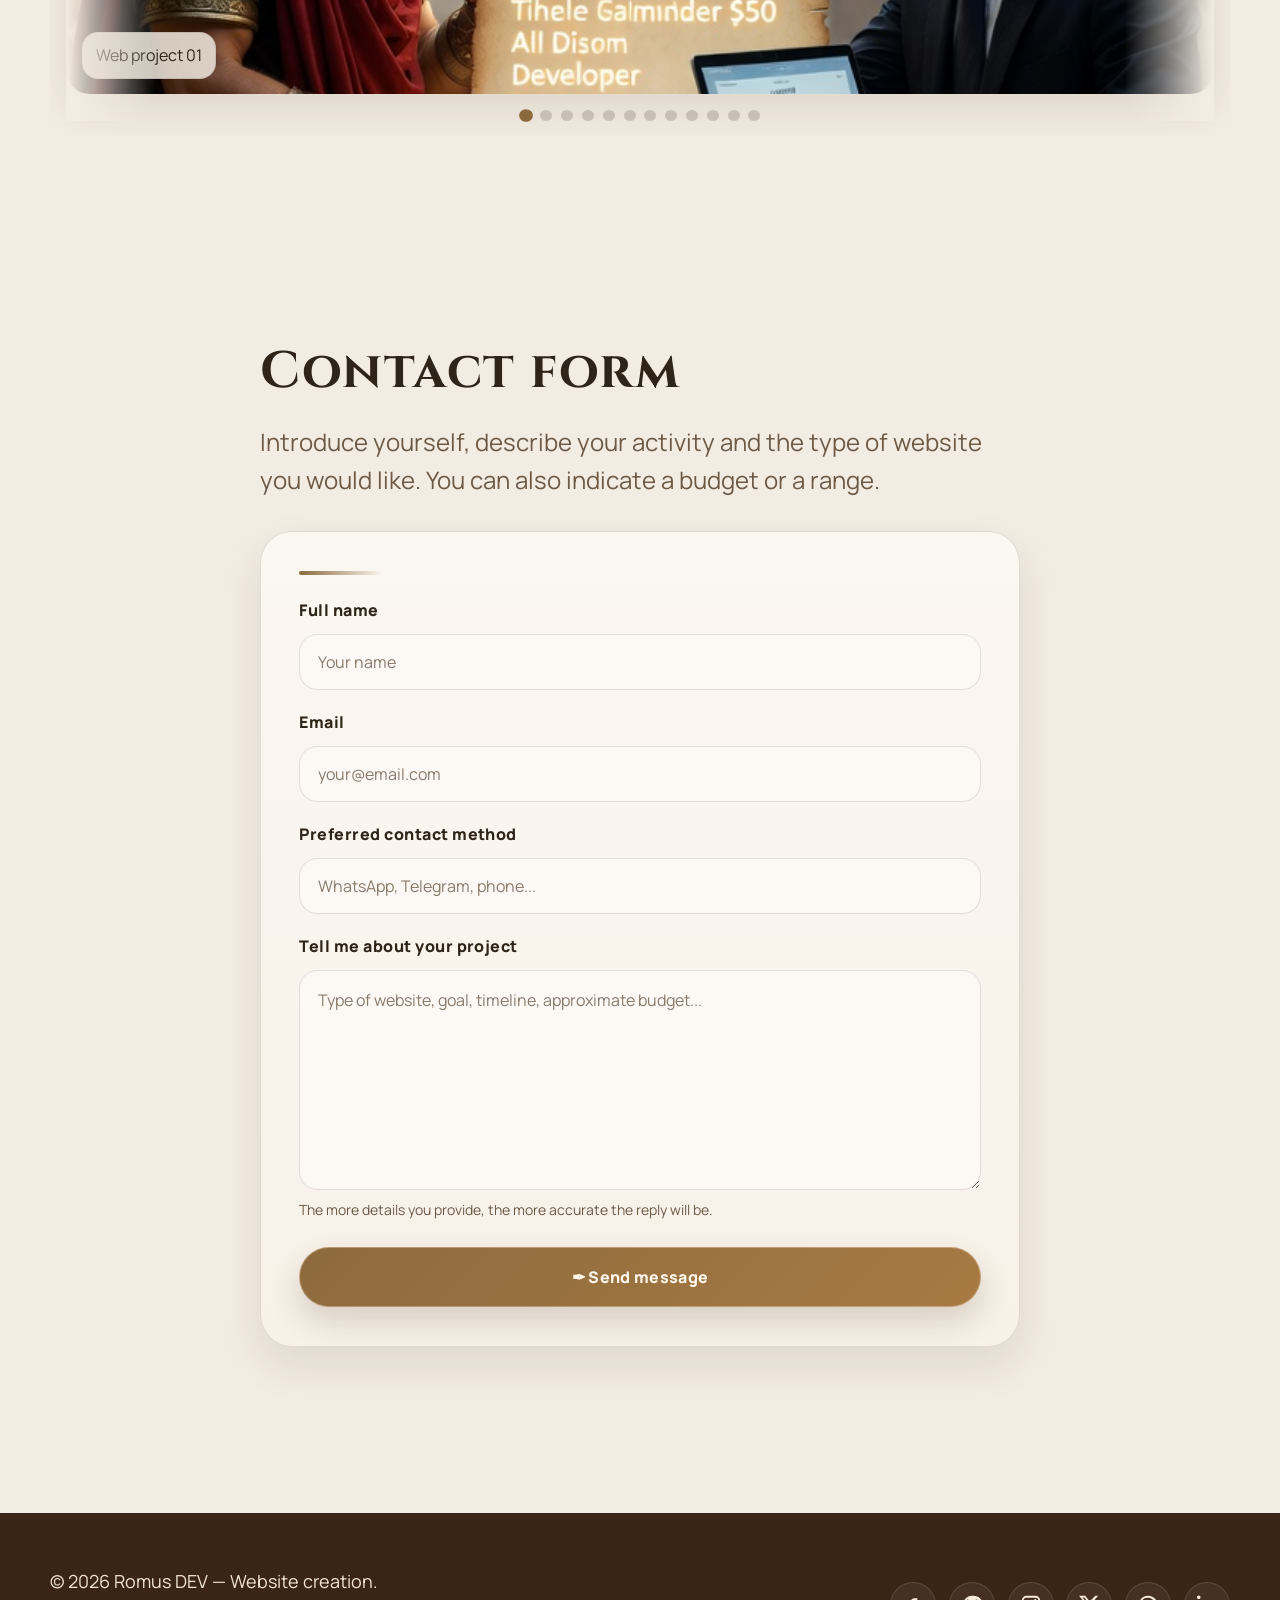
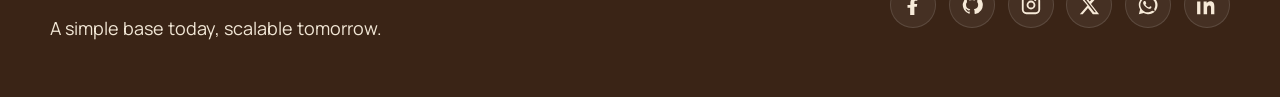
==== commit 0df1a268: "28.04" ====
--- a/contact.html
+++ b/contact.html
@@ -74,15 +74,43 @@
           </p>
           <div class="hero-actions">
             <a class="btn btn-primary" href="#form" data-i18n="contactHeroCtaPrimary">Remplir le formulaire</a>
-            <a class="btn btn-secondary" href="mailto:contact@romus.dev" data-i18n="contactHeroCtaSecondary">Écrire un
+            <a class="btn btn-secondary" href="mailto:romusdev@gmail.com" data-i18n="contactHeroCtaSecondary">Écrire un
               email</a>
           </div>
         </div>
 
         <div class="hero-card reveal" aria-hidden="true">
           <div class="hero-image">
-            <!-- svg -->
-          </div>
+            <div class="roman-scroll" aria-hidden="true">
+              <div class="scroll-rod scroll-rod-top">
+                <span class="rod-cap rod-cap-left"></span>
+                <span class="rod-cap rod-cap-right"></span>
+              </div>
+
+              <div class="scroll-sheet">
+                <div class="scroll-sheet-inner">
+                  <p class="scroll-title">Salve in mundo Romus Dev</p>
+                  <p class="scroll-title">Lorem ipsum dolor sit amet consectetur adipisicing elit. Dicta dolore est
+                    distinctio sequi. Quidem quis neque unde, praesentium doloremque dolorem cum! Quo voluptatum
+                    voluptatibus porro repellat quae harum! Temporibus, vel.</p>
+
+
+                  <span class="scroll-line"></span>
+                  <span class="scroll-line"></span>
+                  <span class="scroll-line short"></span>
+                  <span class="scroll-line"></span>
+                  <span class="scroll-line medium"></span>
+                  <span class="scroll-line short"></span>
+                </div>
+              </div>
+
+              <div class="scroll-rod scroll-rod-bottom">
+                <span class="rod-cap rod-cap-left"></span>
+                <span class="rod-cap rod-cap-right"></span>
+              </div>
+            </div>
+          </div>
+
           <div class="floating-note">
             <strong>Romus DEV</strong>
             <span data-i18n="contactHeroNote">
@@ -91,70 +119,179 @@
           </div>
         </div>
       </div>
+      </div>
     </section>
 
-    <section id="form">
+    <section class="gallery-section gallery-video" aria-labelledby="gallery-video-title">
+      <div class="gallery-video-inner">
+        <header class="gallery-video-header">
+          <p class="eyebrow" data-i18n="galleryVideoEyebrow">Aperçu vidéo</p>
+          <h2 id="gallery-video-title" data-i18n="galleryVideoTitle">
+            Une vidéo de présentation de projet
+          </h2>
+          <p class="gallery-video-intro" data-i18n="galleryVideoText">
+            Cette section pourra accueillir une courte vidéo montrant le défilement d’une page,
+            un avant / après ou une démonstration de navigation sur un site Romus DEV.
+          </p>
+        </header>
+
+        <div class="gallery-video-frame">
+          <div class="gallery-video-media">
+            <video class="gallery-video-player" controls muted playsinline preload="metadata"
+              poster="img/romus-eye-poster.jpg" data-autoplay="full-visible">
+              <source src="video/romus_eye.mp4" type="video/mp4">
+              Votre navigateur ne supporte pas la vidéo HTML5.
+            </video>
+          </div>
+
+          <div class="gallery-video-note">
+            <span class="gallery-video-note-label" data-i18n="galleryVideoNoteLabel">
+              Idée
+            </span>
+            <p class="gallery-video-note-text" data-i18n="galleryVideoNoteText">
+              Vous pourrez ici intégrer une capture vidéo de votre écran montrant un site
+              en train de défiler, pour donner un aperçu plus vivant de l’expérience.
+            </p>
+          </div>
+        </div>
+      </div>
+    </section>
+
+    <section id="gallery">
       <div class="container">
         <div class="section-head reveal">
+          <h2 data-i18n="galleryTitle">Carrousel visuel</h2>
+          <p data-i18n="galleryText">
+            Un carrousel de 12 images défile automatiquement toutes les 3 secondes pour donner plus de vie à votre page.
+          </p>
+        </div>
+
+        <div class="carousel-shell reveal" aria-roledescription="carousel">
+          <div class="carousel-nav" aria-label="Contrôles du carrousel">
+            <button class="carousel-arrow carousel-arrow-prev" type="button" id="prevSlide"
+              aria-label="Image précédente">‹</button>
+            <button class="carousel-arrow carousel-arrow-next" type="button" id="nextSlide"
+              aria-label="Image suivante">›</button>
+          </div>
+
+          <div class="carousel-viewport">
+            <div class="carousel-track" id="carouselTrack">
+              <figure class="slide">
+                <img src="./img/carrousel.contact/3oDP0.jpg" alt="Projet web 1" width="1600" height="900" loading="lazy">
+                <figcaption class="slide-caption" data-i18n="slide1">Projet web 01</figcaption>
+              </figure>
+              <figure class="slide">
+                <img src="./img/carrousel.contact/d0Udi.jpg" alt="Projet web 2" width="1600" height="900" loading="lazy">
+                <figcaption class="slide-caption" data-i18n="slide2">Projet web 02</figcaption>
+              </figure>
+              <figure class="slide">
+                <img src="./img/carrousel.contact/yafEX.jpg" alt="Projet web 3" width="1600" height="900" loading="lazy">
+                <figcaption class="slide-caption" data-i18n="slide3">Projet web 03</figcaption>
+              </figure>
+              <figure class="slide">
+                <img src="./img/carrousel.contact/zeOBH.jpg" alt="Projet web 4" width="1600" height="900" loading="lazy">
+                <figcaption class="slide-caption" data-i18n="slide4">Projet web 04</figcaption>
+              </figure>
+              <figure class="slide">
+                <img src="./img/carrousel.contact/LA2Cg.jpg" alt="Projet web 5" width="1600" height="900" loading="lazy">
+                <figcaption class="slide-caption" data-i18n="slide5">Projet web 05</figcaption>
+              </figure>
+              <figure class="slide">
+                <img src="./img/carrousel.contact/nXPub.jpg" alt="Projet web 6" width="1600" height="900" loading="lazy">
+                <figcaption class="slide-caption" data-i18n="slide6">Projet web 06</figcaption>
+              </figure>
+              <figure class="slide">
+                <img src="./img/carrousel.contact/nyImj.jpg" alt="Projet web 7" width="1600" height="900" loading="lazy">
+                <figcaption class="slide-caption" data-i18n="slide7">Projet web 07</figcaption>
+              </figure>
+              <figure class="slide">
+                <img src="./img/carrousel.contact/roSl6.jpg" alt="Projet web 8" width="1600" height="900" loading="lazy">
+                <figcaption class="slide-caption" data-i18n="slide8">Projet web 08</figcaption>
+              </figure>
+              <figure class="slide">
+                <img src="./img/carrousel.contact/wP52u.jpg" alt="Projet web 9" width="1600" height="900" loading="lazy">
+                <figcaption class="slide-caption" data-i18n="slide9">Projet web 09</figcaption>
+              </figure>
+              <figure class="slide">
+                <img src="./img/carrousel.contact/xxAyP.jpg" alt="Projet web 10" width="1600" height="900" loading="lazy">
+                <figcaption class="slide-caption" data-i18n="slide10">Projet web 10</figcaption>
+              </figure>
+              <figure class="slide">
+                <img src="./img/carrousel.contact/zeOBH.jpg" alt="Projet web 11" width="1600" height="900" loading="lazy">
+                <figcaption class="slide-caption" data-i18n="slide11">Projet web 11</figcaption>
+              </figure>
+              <figure class="slide">
+                <img src="img/carroussel12.jpg" alt="Projet web 12" width="1600" height="900" loading="lazy">
+                <figcaption class="slide-caption" data-i18n="slide12">Projet web 12</figcaption>
+              </figure>
+            </div>
+          </div>
+
+          <div class="carousel-dots" id="carouselDots" aria-label="Navigation du carrousel"></div>
+        </div>
+      </div>
+    </section>
+
+
+
+    <!-- FORMULAIRE DE CONTACT -->
+    <section id="form" class="contact-section">
+      <div class="container">
+        <div class="contact-intro">
           <h2 data-i18n="contactFormTitle">Formulaire de contact</h2>
           <p data-i18n="contactFormIntro">
             Présentez-vous, décrivez votre activité et le type de site que vous souhaitez.
-            Vous pouvez également indiquer un budget ou une fourchette.
+            Vous pouvez aussi indiquer un budget ou une fourchette.
           </p>
         </div>
 
-        <form class="cta-box reveal" action="#" method="post">
-          <div>
-            <label for="name" data-i18n="contactFormNameLabel">Nom / Prénom</label>
-            <input id="name" name="name" type="text" placeholder="Votre nom" required />
-          </div>
-
-          <div>
-            <label for="email" data-i18n="contactFormEmailLabel">Email</label>
-            <input id="email" name="email" type="email" placeholder="votre.email@example.com" required />
-          </div>
-
-          <div>
-            <label for="channel" data-i18n="contactFormChannelLabel">Moyen de contact préféré</label>
-            <input id="channel" name="channel" type="text" placeholder="WhatsApp, Telegram, téléphone..." />
-          </div>
-
-          <div>
-            <label for="message" data-i18n="contactFormMessageLabel">Parlez-moi de votre projet</label>
-            <textarea id="message" name="message" rows="5"
-              placeholder="Type de site, objectif, délais, budget approximatif..."></textarea>
-          </div>
-
-          <button type="submit" class="btn btn-primary" data-i18n="contactFormSubmit">
-            Envoyer le message
-          </button>
-        </form>
-      </div>
-    </section>
-
-    <section id="direct">
-      <div class="container">
-        <div class="cta-box reveal">
-          <div>
-            <div class="eyebrow" style="margin-bottom:1rem" data-i18n="contactDirectEyebrow">Contact direct</div>
-            <h2
-              style="font-family:var(--font-display);font-size:var(--text-xl);margin-bottom:0.8rem;letter-spacing:0.03em"
-              data-i18n="contactDirectTitle">
-              Vous préférez un message rapide&nbsp;?
-            </h2>
-            <p data-i18n="contactDirectText">
-              Vous pouvez m’écrire directement par email ou via votre canal préféré.
-              Cette base de page permet d’ajouter plus tard des liens cliquables vers WhatsApp ou Telegram.
-            </p>
-          </div>
-          <a href="mailto:romusdev@gmail.com" class="btn btn-secondary" data-i18n="contactDirectButton">
-            romusdev@gmail.com
-          </a>
+        <div class="contact-form-wrap">
+          <form class="contact-form">
+            <div class="form-row">
+              <label for="name" data-i18n="contactNameLabel">Nom / Prénom</label>
+              <input type="text" id="name" name="name" placeholder="Votre nom"
+                data-i18n-placeholder="contactNamePlaceholder" />
+            </div>
+
+            <div class="form-row">
+              <label for="email" data-i18n="contactEmailLabel">Email</label>
+              <input type="email" id="email" name="email" placeholder="votre@email.com"
+                data-i18n-placeholder="contactEmailPlaceholder" />
+            </div>
+
+            <div class="form-row">
+              <label for="contact" data-i18n="contactPreferredLabel">
+                Moyen de contact préféré
+              </label>
+              <input type="text" id="contact" name="contact" placeholder="WhatsApp, Telegram, téléphone..."
+                data-i18n-placeholder="contactPreferredPlaceholder" />
+            </div>
+
+            <div class="form-row">
+              <label for="project" data-i18n="contactProjectLabel">
+                Parlez-moi de votre projet
+              </label>
+              <textarea id="project" name="project" data-i18n-placeholder="contactProjectPlaceholder"
+                placeholder="Type de site, objectif, délais, budget approximatif..."></textarea>
+              <div class="form-help" data-i18n="contactFormHelp">
+                Plus vous donnez de détails, plus la réponse sera précise.
+              </div>
+            </div>
+
+            <div class="contact-submit">
+              <button type="submit">
+                <span class="btn-icon" aria-hidden="true">✒</span>
+                <span class="btn-text" data-i18n="contactSubmitButton">Envoyer le message</span>
+              </button>
+            </div>
+          </form>
         </div>
       </div>
     </section>
   </main>
 
+
+  <!---------- FOOTER ---------->
   <footer class="footer-wrap">
     <div class="container footer-card">
       <div class="footer-top">
@@ -162,12 +299,59 @@
           <p data-i18n="footerLeft">© 2026 Romus DEV — Création de sites internet.</p>
           <p data-i18n="footerRight">Une base simple aujourd'hui, évolutive demain.</p>
         </div>
+
         <div class="footer-social" aria-label="Réseaux sociaux">
-          <!-- mêmes icônes que sur les autres pages -->
+          <a class="social-link" href="https://facebook.com/" target="_blank" rel="noopener noreferrer"
+            aria-label="Facebook">
+            <svg viewBox="0 0 24 24">
+              <path
+                d="M13.5 22v-8h2.7l.4-3.1h-3.1V8.9c0-.9.2-1.5 1.5-1.5h1.7V4.7c-.3 0-1.5-.1-2.8-.1-2.8 0-4.8 1.7-4.8 4.8v2.5H6v3.1h2.9v8h4.6z" />
+            </svg>
+          </a>
+
+          <a class="social-link" href="https://github.com/" target="_blank" rel="noopener noreferrer"
+            aria-label="GitHub">
+            <svg viewBox="0 0 24 24">
+              <path
+                d="M12 2a10 10 0 0 0-3.2 19.5c.5.1.7-.2.7-.5v-1.8c-2.8.6-3.4-1.2-3.4-1.2-.4-1-.9-1.3-.9-1.3-.8-.6.1-.6.1-.6.9.1 1.4.9 1.4.9.8 1.4 2.2 1 2.8.8.1-.6.3-1 .6-1.2-2.2-.3-4.6-1.1-4.6-5.1 0-1.1.4-2.1 1.1-2.8-.1-.3-.5-1.3.1-2.8 0 0 .9-.3 2.8 1.1a9.5 9.5 0 0 1 5.2 0c1.9-1.4 2.8-1.1 2.8-1.1.6 1.5.2 2.5.1 2.8.7.7 1.1 1.7 1.1 2.8 0 4-2.4 4.8-4.6 5.1.3.3.7.9.7 1.9v2.8c0 .3.2.6.7.5A10 10 0 0 0 12 2z" />
+            </svg>
+          </a>
+
+          <a class="social-link" href="https://instagram.com/" target="_blank" rel="noopener noreferrer"
+            aria-label="Instagram">
+            <svg viewBox="0 0 24 24">
+              <path
+                d="M7 2h10a5 5 0 0 1 5 5v10a5 5 0 0 1-5 5H7a5 5 0 0 1-5-5V7a5 5 0 0 1 5-5zm0 2a3 3 0 0 0-3 3v10a3 3 0 0 0 3 3h10a3 3 0 0 0 3-3V7a3 3 0 0 0-3-3H7zm5 3.2A4.8 4.8 0 1 1 7.2 12 4.8 4.8 0 0 1 12 7.2zm0 2A2.8 2.8 0 1 0 14.8 12 2.8 2.8 0 0 0 12 9.2zM17.8 6.6a1.2 1.2 0 1 1-1.2-1.2 1.2 1.2 0 0 1 1.2 1.2z" />
+            </svg>
+          </a>
+
+          <a class="social-link" href="https://x.com/" target="_blank" rel="noopener noreferrer" aria-label="X">
+            <svg viewBox="0 0 24 24">
+              <path
+                d="M18.9 2H22l-7.8 8.9L23 22h-6.8l-5.3-6.7L5.1 22H2l8.3-9.4L1 2h6.9l4.8 6.1L18.9 2zm-1.2 18h1.9L7 3.9H5L17.7 20z" />
+            </svg>
+          </a>
+
+          <a class="social-link" href="https://wa.me/+33755097194" target="_blank" rel="noopener noreferrer"
+            aria-label="WhatsApp">
+            <svg viewBox="0 0 24 24">
+              <path
+                d="M12 2a9.9 9.9 0 0 0-8.6 14.9L2 22l5.3-1.4A10 10 0 1 0 12 2zm0 2a8 8 0 0 1 6.9 12l-.2.3.8 2.9-3-.8-.3.2A8 8 0 1 1 12 4zm4.1 10.1c-.2-.1-1.2-.6-1.4-.7-.2-.1-.4-.1-.6.1-.2.2-.7.7-.8.9-.2.2-.3.2-.6.1-.3-.1-1.1-.4-2-1.2-.7-.6-1.2-1.4-1.3-1.7-.1-.3 0-.4.1-.5.1-.1.2-.3.3-.4.1-.1.1-.2.2-.4.1-.1 0-.3 0-.4 0-.1-.6-1.4-.8-1.9-.2-.5-.4-.4-.6-.4h-.5c-.2 0-.4.1-.6.3-.2.2-.8.8-.8 1.9s.8 2.1.9 2.3c.1.2 1.6 2.5 3.9 3.5.5.2.9.4 1.2.5.5.2 1 .2 1.4.1.4-.1 1.2-.5 1.4-1 .2-.5.2-.9.2-1-.1-.1-.2-.2-.4-.3z" />
+            </svg>
+          </a>
+
+          <a class="social-link" href="https://linkedin.com/" target="_blank" rel="noopener noreferrer"
+            aria-label="LinkedIn">
+            <svg viewBox="0 0 24 24">
+              <path
+                d="M4.98 3.5C4.98 4.6 4.1 5.5 3 5.5S1.02 4.6 1.02 3.5 1.9 1.5 3 1.5 4.98 2.4 4.98 3.5zM1.2 8.2h3.6V22H1.2V8.2zM8.3 8.2h3.4v1.9h.1c.5-.9 1.7-2.1 3.6-2.1 3.9 0 4.6 2.6 4.6 6V22h-3.6v-6.1c0-1.4 0-3.3-2-3.3-2 0-2.3 1.5-2.3 3.2V22H8.3V8.2z" />
+            </svg>
+          </a>
         </div>
       </div>
     </div>
   </footer>
+
 </body>
 
 </html>
--- a/css/style.css
+++ b/css/style.css
@@ -555,6 +555,215 @@
   padding: var(--space-16) 0;
 }
 
+/* =========================
+   CONTACT FORM — VERTICAL
+========================= */
+
+.contact-section {
+  padding: clamp(4rem, 8vw, 7rem) 0;
+}
+
+.contact-intro {
+  max-width: 760px;
+  margin: 0 auto var(--space-8);
+}
+
+.contact-intro h1,
+.contact-intro h2 {
+  font-family: var(--font-display);
+  font-size: clamp(2.4rem, 4vw, 4.6rem);
+  line-height: 1.02;
+  letter-spacing: 0.03em;
+  margin-bottom: 1.2rem;
+  color: var(--color-text);
+}
+
+.contact-intro p {
+  max-width: 60ch;
+  font-size: var(--text-lg);
+  color: var(--color-text-muted);
+}
+
+.contact-form-wrap {
+  max-width: 760px;
+  margin: 0 auto;
+}
+
+.contact-form {
+  display: grid;
+  gap: 1.25rem;
+  padding: clamp(1.5rem, 3vw, 2.5rem);
+  border-radius: 2rem;
+  background: linear-gradient(180deg, var(--color-surface-2), var(--color-surface));
+  border: 1px solid var(--color-border);
+  box-shadow: var(--shadow-md);
+}
+
+.form-row {
+  display: grid;
+  gap: 0.65rem;
+}
+
+.form-row label {
+  font-size: var(--text-sm);
+  font-weight: 800;
+  letter-spacing: 0.03em;
+  color: var(--color-text);
+}
+
+.contact-form input,
+.contact-form textarea,
+.contact-form select {
+  width: 100%;
+  border: 1px solid var(--color-border);
+  border-radius: 1.15rem;
+  background: color-mix(in srgb, var(--color-surface-2) 72%, white 28%);
+  color: var(--color-text);
+  font-family: var(--font-body);
+  font-size: 1rem;
+  padding: 1rem 1.1rem;
+  outline: none;
+  transition:
+    border-color var(--transition),
+    box-shadow var(--transition),
+    background var(--transition),
+    transform var(--transition);
+}
+
+.contact-form input::placeholder,
+.contact-form textarea::placeholder {
+  color: color-mix(in srgb, var(--color-text-muted) 80%, transparent);
+}
+
+.contact-form input:hover,
+.contact-form textarea:hover,
+.contact-form select:hover {
+  border-color: color-mix(in srgb, var(--color-primary) 35%, var(--color-border));
+}
+
+.contact-form input:focus,
+.contact-form textarea:focus,
+.contact-form select:focus {
+  border-color: color-mix(in srgb, var(--color-primary) 70%, var(--color-border));
+  box-shadow: 0 0 0 4px color-mix(in srgb, var(--color-primary) 14%, transparent);
+  background: var(--color-surface-2);
+}
+
+.contact-form textarea {
+  min-height: 220px;
+  resize: vertical;
+  line-height: 1.65;
+}
+
+.contact-form .form-help {
+  margin-top: -0.1rem;
+  font-size: var(--text-xs);
+  color: var(--color-text-muted);
+}
+
+.contact-submit {
+  margin-top: 0.4rem;
+}
+
+.contact-submit .btn,
+.contact-submit button,
+.contact-form button[type="submit"] {
+  width: 100%;
+  min-height: 60px;
+  border-radius: 999px;
+  padding: 1rem 1.4rem;
+  font-size: 1rem;
+  font-weight: 800;
+  letter-spacing: 0.02em;
+  background: linear-gradient(135deg, #8d6a3d, #a77a43);
+  color: #fff7ec;
+  border: 1px solid rgba(255, 237, 214, 0.35);
+  box-shadow: 0 14px 30px rgba(77, 52, 28, 0.18);
+  transition:
+    transform var(--transition),
+    box-shadow var(--transition),
+    background var(--transition);
+}
+
+.contact-submit .btn:hover,
+.contact-submit button:hover,
+.contact-form button[type="submit"]:hover {
+  transform: translateY(-2px);
+  background: linear-gradient(135deg, #77552f, #956736);
+  box-shadow: 0 18px 34px rgba(77, 52, 28, 0.24);
+}
+
+.contact-submit .btn:active,
+.contact-submit button:active,
+.contact-form button[type="submit"]:active {
+  transform: translateY(0);
+}
+
+/* Optionnel : petite ligne premium en haut de la carte */
+.contact-form::before {
+  content: "";
+  display: block;
+  width: 84px;
+  height: 4px;
+  border-radius: 999px;
+  background: linear-gradient(90deg, var(--color-primary), transparent);
+  margin-bottom: 0.2rem;
+}
+
+/* DARK MODE */
+[data-theme="dark"] .contact-form {
+  background: linear-gradient(180deg, var(--color-surface-2), var(--color-surface));
+  border-color: rgba(244, 228, 205, 0.12);
+}
+
+[data-theme="dark"] .contact-form input,
+[data-theme="dark"] .contact-form textarea,
+[data-theme="dark"] .contact-form select {
+  background: #241b15;
+  color: var(--color-text);
+  border-color: rgba(244, 228, 205, 0.14);
+}
+
+[data-theme="dark"] .contact-form input::placeholder,
+[data-theme="dark"] .contact-form textarea::placeholder {
+  color: rgba(242, 231, 216, 0.55);
+}
+
+[data-theme="dark"] .contact-form input:focus,
+[data-theme="dark"] .contact-form textarea:focus,
+[data-theme="dark"] .contact-form select:focus {
+  background: #2b2018;
+  border-color: rgba(215, 176, 122, 0.5);
+  box-shadow: 0 0 0 4px rgba(215, 176, 122, 0.12);
+}
+
+/* RESPONSIVE */
+@media (max-width: 760px) {
+  .contact-intro h1,
+  .contact-intro h2 {
+    font-size: clamp(2rem, 8vw, 3rem);
+  }
+
+  .contact-intro p {
+    font-size: var(--text-base);
+  }
+
+  .contact-form {
+    padding: 1.25rem;
+    border-radius: 1.5rem;
+  }
+
+  .contact-form textarea {
+    min-height: 180px;
+  }
+
+  .contact-submit .btn,
+  .contact-submit button,
+  .contact-form button[type="submit"] {
+    min-height: 56px;
+  }
+}
+
 /* Titre + intro de section */
 .section-head {
   display: grid;
@@ -574,6 +783,314 @@
   max-width: 62ch;
 }
 
+/* =========================
+   ROULEAU ROMAIN ANIMÉ
+   ========================= */
+
+.hero-image {
+  display: flex;
+  align-items: center;
+  justify-content: center;
+  min-height: 520px;
+  padding: 2.5rem;
+  position: relative;
+  isolation: isolate;
+}
+
+.roman-scroll {
+  position: relative;
+  z-index: 2;
+  width: min(100%, 520px);      /* avant: 460px */
+  aspect-ratio: 5 / 5.6;        /* un peu plus "carré" pour gagner en hauteur visible */
+  display: flex;
+  flex-direction: column;
+  align-items: center;
+  justify-content: center;
+  filter: drop-shadow(0 20px 40px rgba(43, 26, 12, 0.20));
+}
+
+/* Barres en bois */
+
+.scroll-rod {
+  position: relative;
+  width: 92%;
+  height: 40px;
+  border-radius: 999px;
+  background: linear-gradient(180deg, #9b7654 0%, #7d5c3e 45%, #60452f 100%);
+  box-shadow:
+    inset 0 2px 3px rgba(255, 245, 230, 0.22),
+    inset 0 -3px 4px rgba(59, 33, 17, 0.28),
+    0 6px 12px rgba(58, 34, 17, 0.16);
+  z-index: 3;
+  animation: rod-breathe 5s ease-in-out infinite;
+}
+
+.scroll-rod-top {
+  transform: translateY(14px);
+}
+
+.scroll-rod-bottom {
+  transform: translateY(-14px);
+}
+
+.rod-cap {
+  position: absolute;
+  top: 50%;
+  width: 22px;
+  height: 22px;
+  border-radius: 50%;
+  background:
+    radial-gradient(circle at 35% 35%, #c79b6e 0%, #936b47 48%, #5e412c 100%);
+  transform: translateY(-50%);
+  box-shadow:
+    0 0 0 4px rgba(118, 84, 56, 0.85),
+    0 3px 6px rgba(45, 26, 13, 0.18);
+}
+
+.rod-cap-left {
+  left: -10px;
+}
+
+.rod-cap-right {
+  right: -10px;
+}
+
+/* Feuille parchemin */
+
+.scroll-sheet {
+  position: relative;
+  width: 88%;                   /* avant: 84% -> feuille plus large */
+  height: 420px;                /* avant: 360px -> plus haute */
+  margin: -2px 0;
+  background: linear-gradient(180deg, #f4ead8 0%, #eadabd 52%, #dec7a3 100%);
+  border-left: 1px solid rgba(121, 87, 56, 0.18);
+  border-right: 1px solid rgba(121, 87, 56, 0.18);
+  overflow: hidden;
+  z-index: 2;
+  transform-origin: center top;
+  animation: scroll-open-close 8s ease-in-out infinite;
+  box-shadow:
+    inset 0 0 32px rgba(145, 108, 67, 0.16),
+    inset 0 12px 22px rgba(255, 250, 240, 0.18),
+    inset 0 -12px 18px rgba(116, 78, 46, 0.10);
+}
+
+.scroll-sheet::before,
+.scroll-sheet::after {
+  content: "";
+  position: absolute;
+  left: 0;
+  width: 100%;
+  height: 42px;
+  pointer-events: none;
+  z-index: 2;
+}
+
+.scroll-sheet::before {
+  top: 0;
+  background: linear-gradient(180deg, rgba(124, 86, 53, 0.18), transparent);
+}
+
+.scroll-sheet::after {
+  bottom: 0;
+  background: linear-gradient(0deg, rgba(124, 86, 53, 0.18), transparent);
+}
+
+/* Contenu intérieur */
+
+.scroll-sheet-inner {
+  position: absolute;
+  inset: 38px 28px;
+  display: flex;
+  flex-direction: column;
+  gap: 16px;
+  opacity: 0.92;
+}
+
+.scroll-title {
+  margin: 0 0 0.75rem;
+  text-align: center;
+  font-size: 1.25rem;
+  line-height: 1.3;
+  letter-spacing: 0.04em;
+  color: #5f4028;
+  font-weight: 700;
+  font-family: "Georgia", "Times New Roman", serif;
+}
+
+.scroll-line {
+  display: block;
+  height: 8px;
+  width: 100%;
+  border-radius: 999px;
+  background: linear-gradient(90deg, #8d6847 0%, #6c4b30 100%);
+  opacity: 0.58;
+}
+
+.scroll-line.short {
+  width: 66%;
+}
+
+.scroll-line.medium {
+  width: 82%;
+}
+
+/* Animations */
+
+@keyframes scroll-open-close {
+  0% {
+    height: 28px;
+    opacity: 0.9;
+  }
+  18% {
+    height: 220px;
+    opacity: 1;
+  }
+  58% {
+    height: 280px;
+    opacity: 1;
+  }
+  82% {
+    height: 120px;
+    opacity: 0.96;
+  }
+  100% {
+    height: 28px;
+    opacity: 0.9;
+  }
+}
+
+@keyframes rod-breathe {
+  0% {
+    width: 88%;
+  }
+  18% {
+    width: 84%;
+  }
+  58% {
+    width: 82%;
+  }
+  82% {
+    width: 85%;
+  }
+  100% {
+    width: 88%;
+  }
+}
+
+/* Responsive */
+
+@media (max-width: 768px) {
+  .hero-image {
+    min-height: 320px;
+    padding: 1.25rem;
+  }
+
+  .roman-scroll {
+    width: min(100%, 280px);
+  }
+
+  .scroll-sheet {
+    height: 220px;
+  }
+
+  .scroll-sheet-inner {
+    inset: 22px 18px;
+    gap: 10px;
+  }
+}
+
+/* Respect accessibilité (motion) */
+
+@media (prefers-reduced-motion: reduce) {
+  .scroll-sheet,
+  .scroll-rod-top,
+  .scroll-rod-bottom {
+    animation: none;
+  }
+
+  .scroll-sheet {
+    height: 220px;
+  }
+}
+
+/******************************************
+ * VIDEO GALLERY
+ ******************************************/
+
+.gallery-video {
+  padding-block: clamp(3rem, 6vw, 5rem);
+}
+
+.gallery-video-inner {
+  max-width: 1200px;            /* avant: 960px */
+  margin-inline: auto;
+  padding-inline: 1.5rem;
+  display: flex;
+  flex-direction: column;
+  gap: 1.75rem;
+}
+
+.gallery-video-frame {
+  background: var(--color-surface-2, #f7f3eb);
+  border-radius: 1.25rem;
+  padding: 1.25rem;
+  box-shadow:
+    0 18px 40px rgba(0, 0, 0, 0.16),
+    inset 0 0 0 1px rgba(0, 0, 0, 0.04);
+  display: grid;
+  gap: 1rem;
+}
+
+.gallery-video-media {
+  position: relative;
+  overflow: hidden;
+  border-radius: 0.9rem;
+  background: #000;
+}
+
+.gallery-video-player {
+  width: 100%;
+  display: block;
+  aspect-ratio: 16 / 9;
+  object-fit: cover;
+  border-radius: 0.9rem;
+  position: relative;
+  z-index: 1;
+}
+
+/* Brouillard gauche / droite */
+
+.gallery-video-media::before,
+.gallery-video-media::after {
+  content: "";
+  position: absolute;
+  top: 0;
+  width: 88px;
+  height: 100%;
+  z-index: 2;
+  pointer-events: none;
+}
+
+.gallery-video-media::before {
+  left: 0;
+  background: linear-gradient(
+    90deg,
+    rgba(247, 243, 235, 0.75) 0%,
+    rgba(247, 243, 235, 0.35) 35%,
+    rgba(247, 243, 235, 0) 100%
+  );
+}
+
+.gallery-video-media::after {
+  right: 0;
+  background: linear-gradient(
+    270deg,
+    rgba(247, 243, 235, 0.75) 0%,
+    rgba(247, 243, 235, 0.35) 35%,
+    rgba(247, 243, 235, 0) 100%
+  );
+}
 
 /******************************************
  * 8. SERVICES / CARTES
